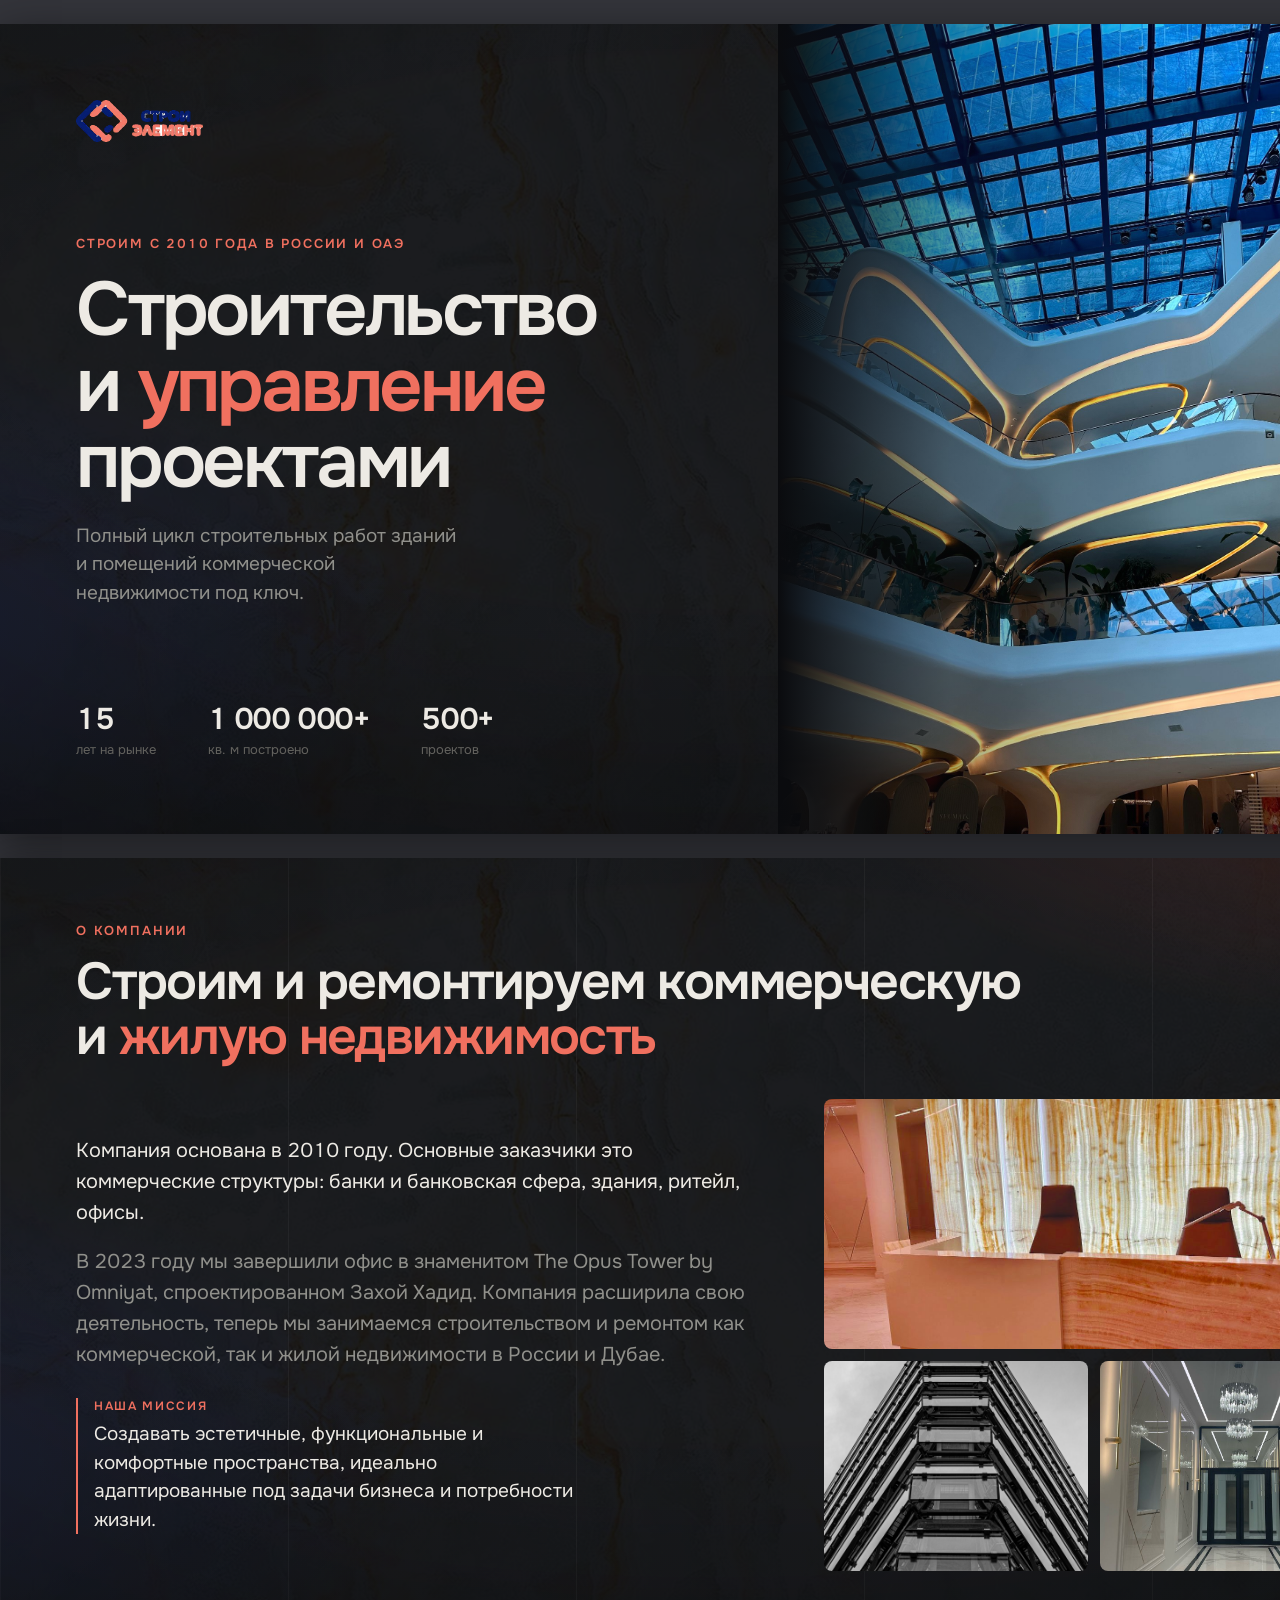
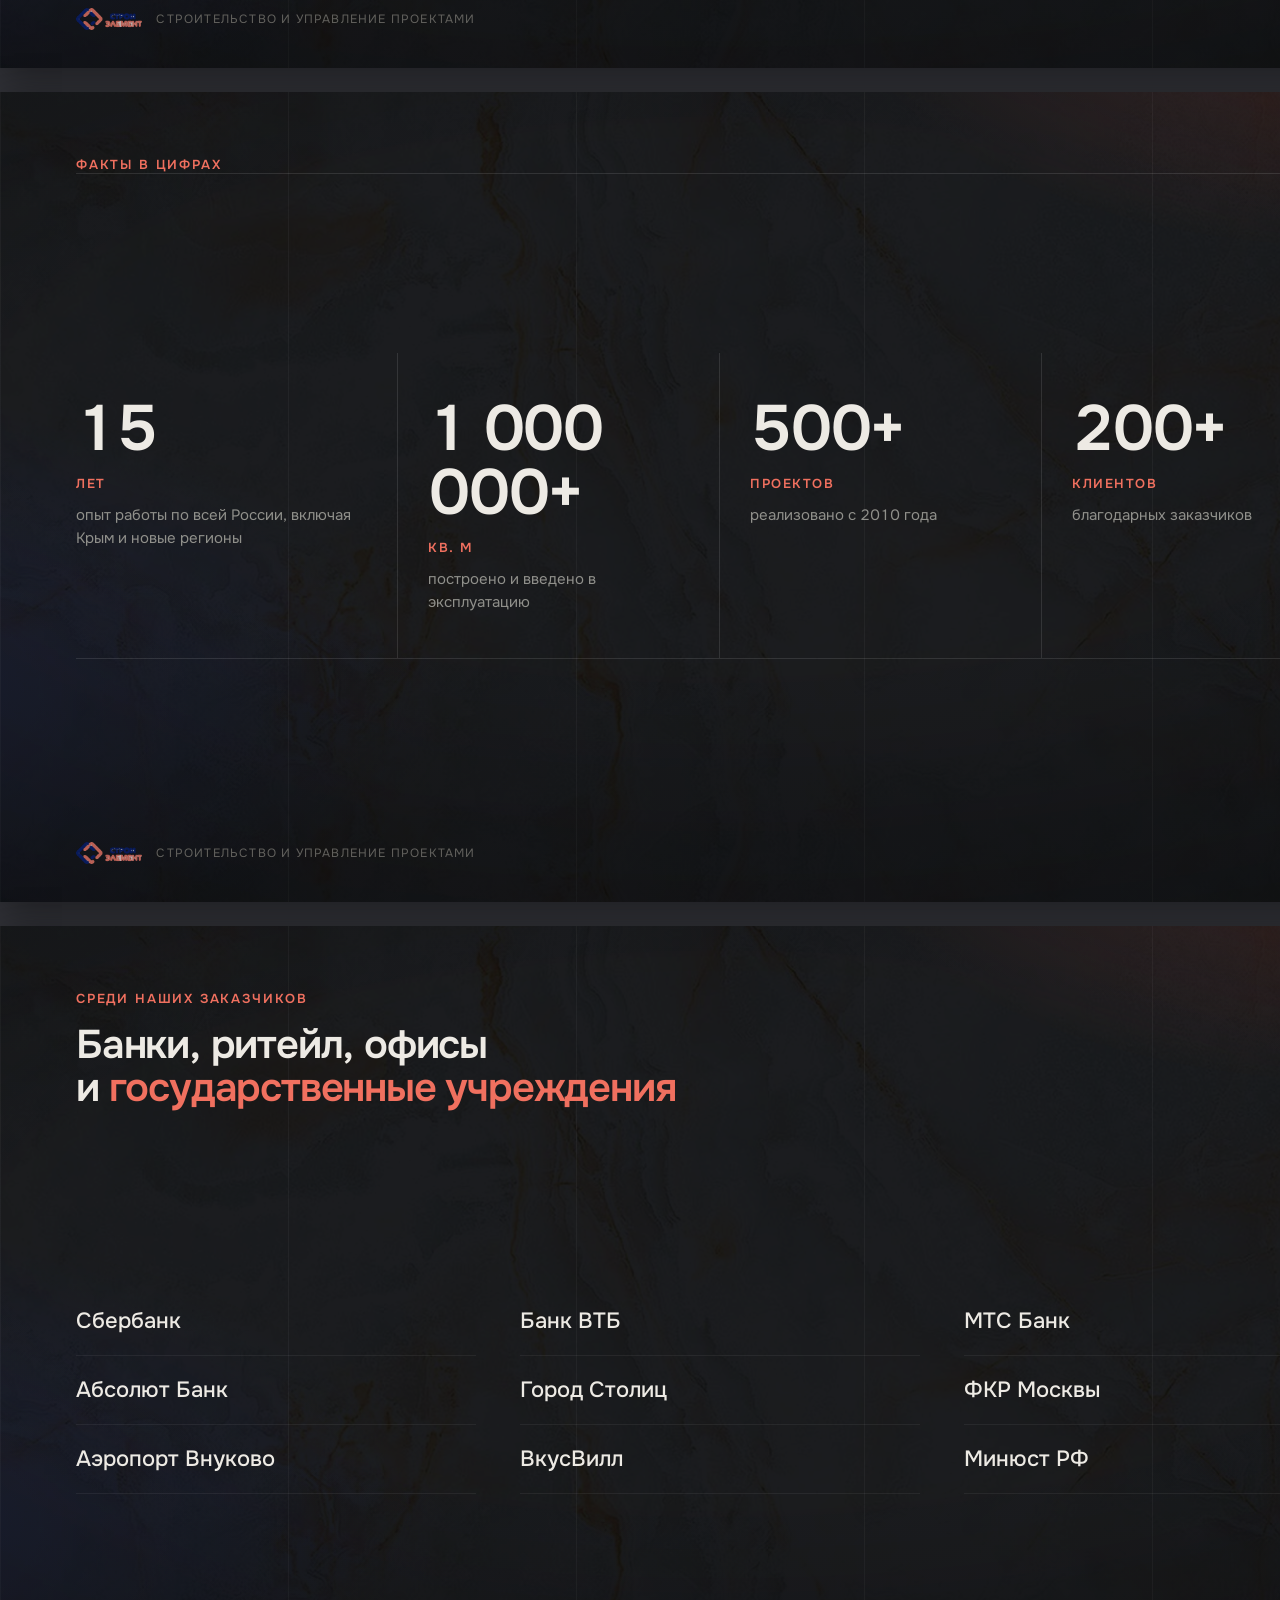
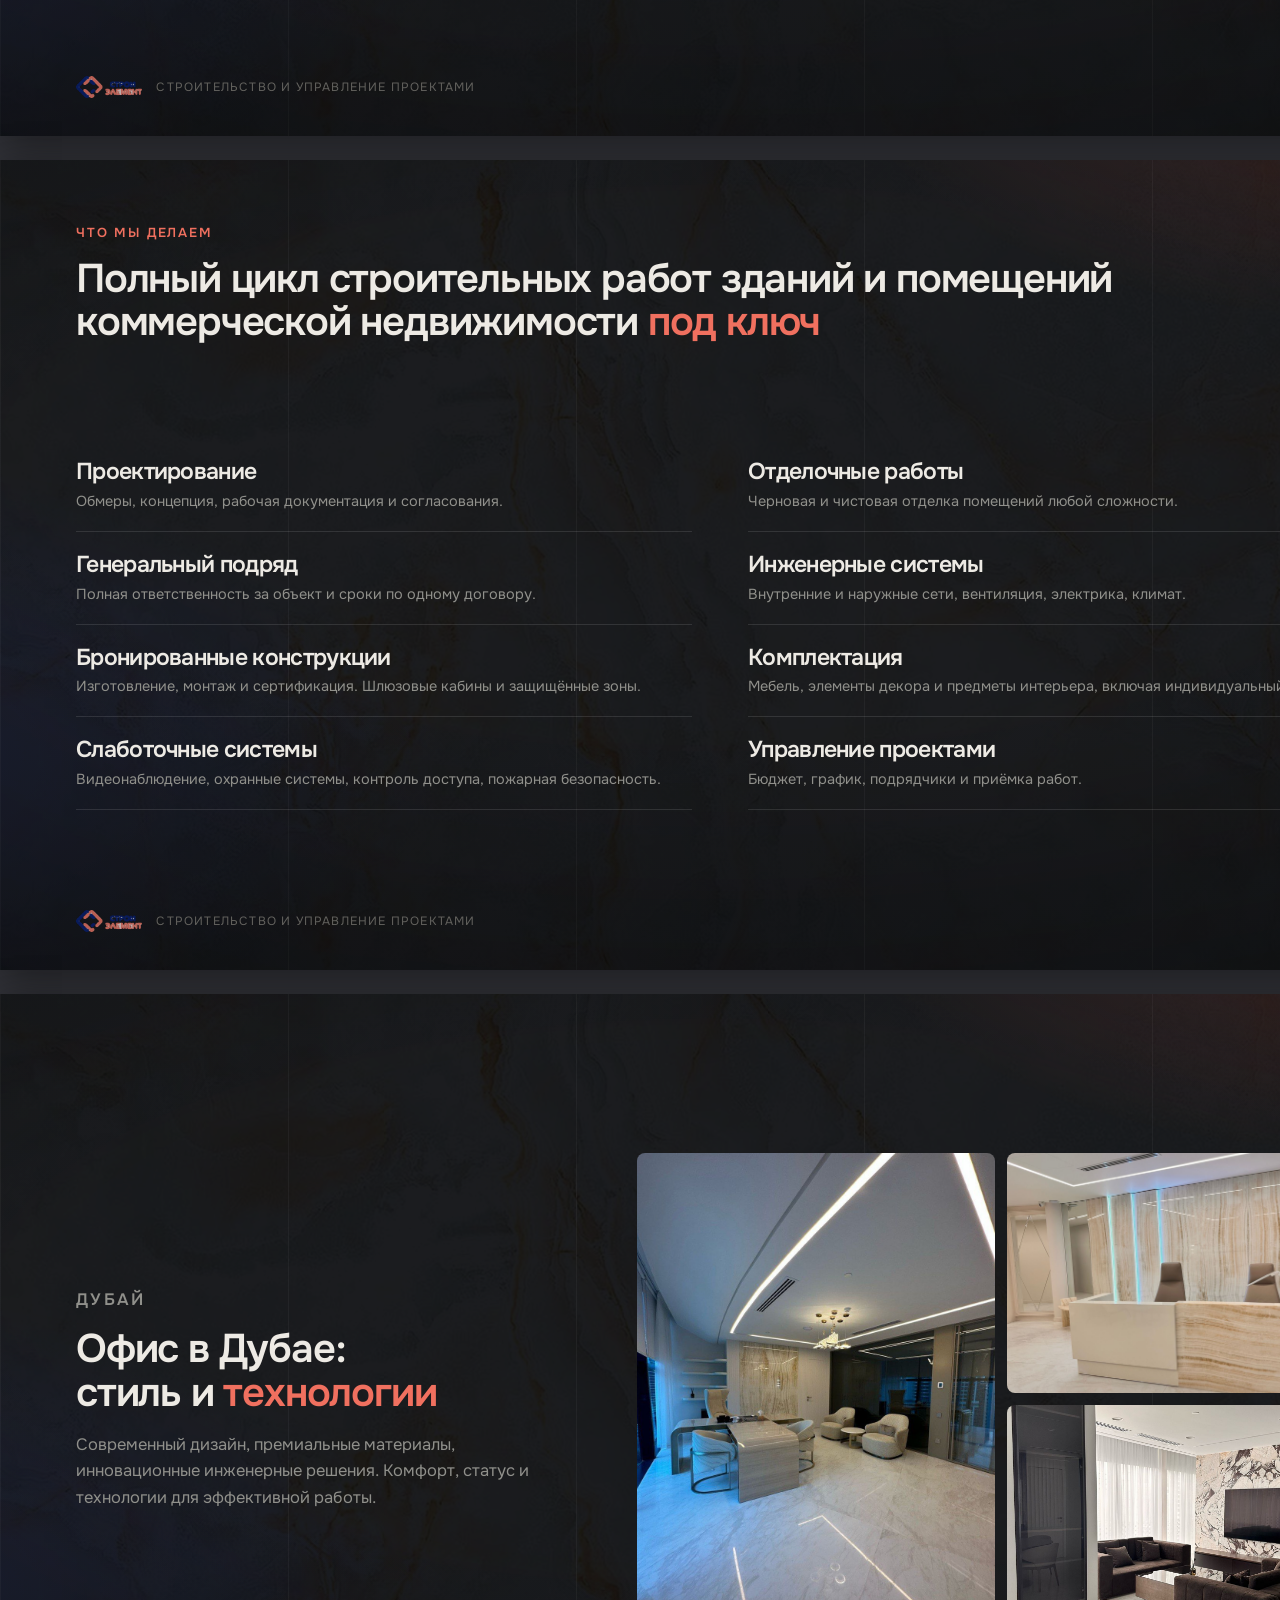
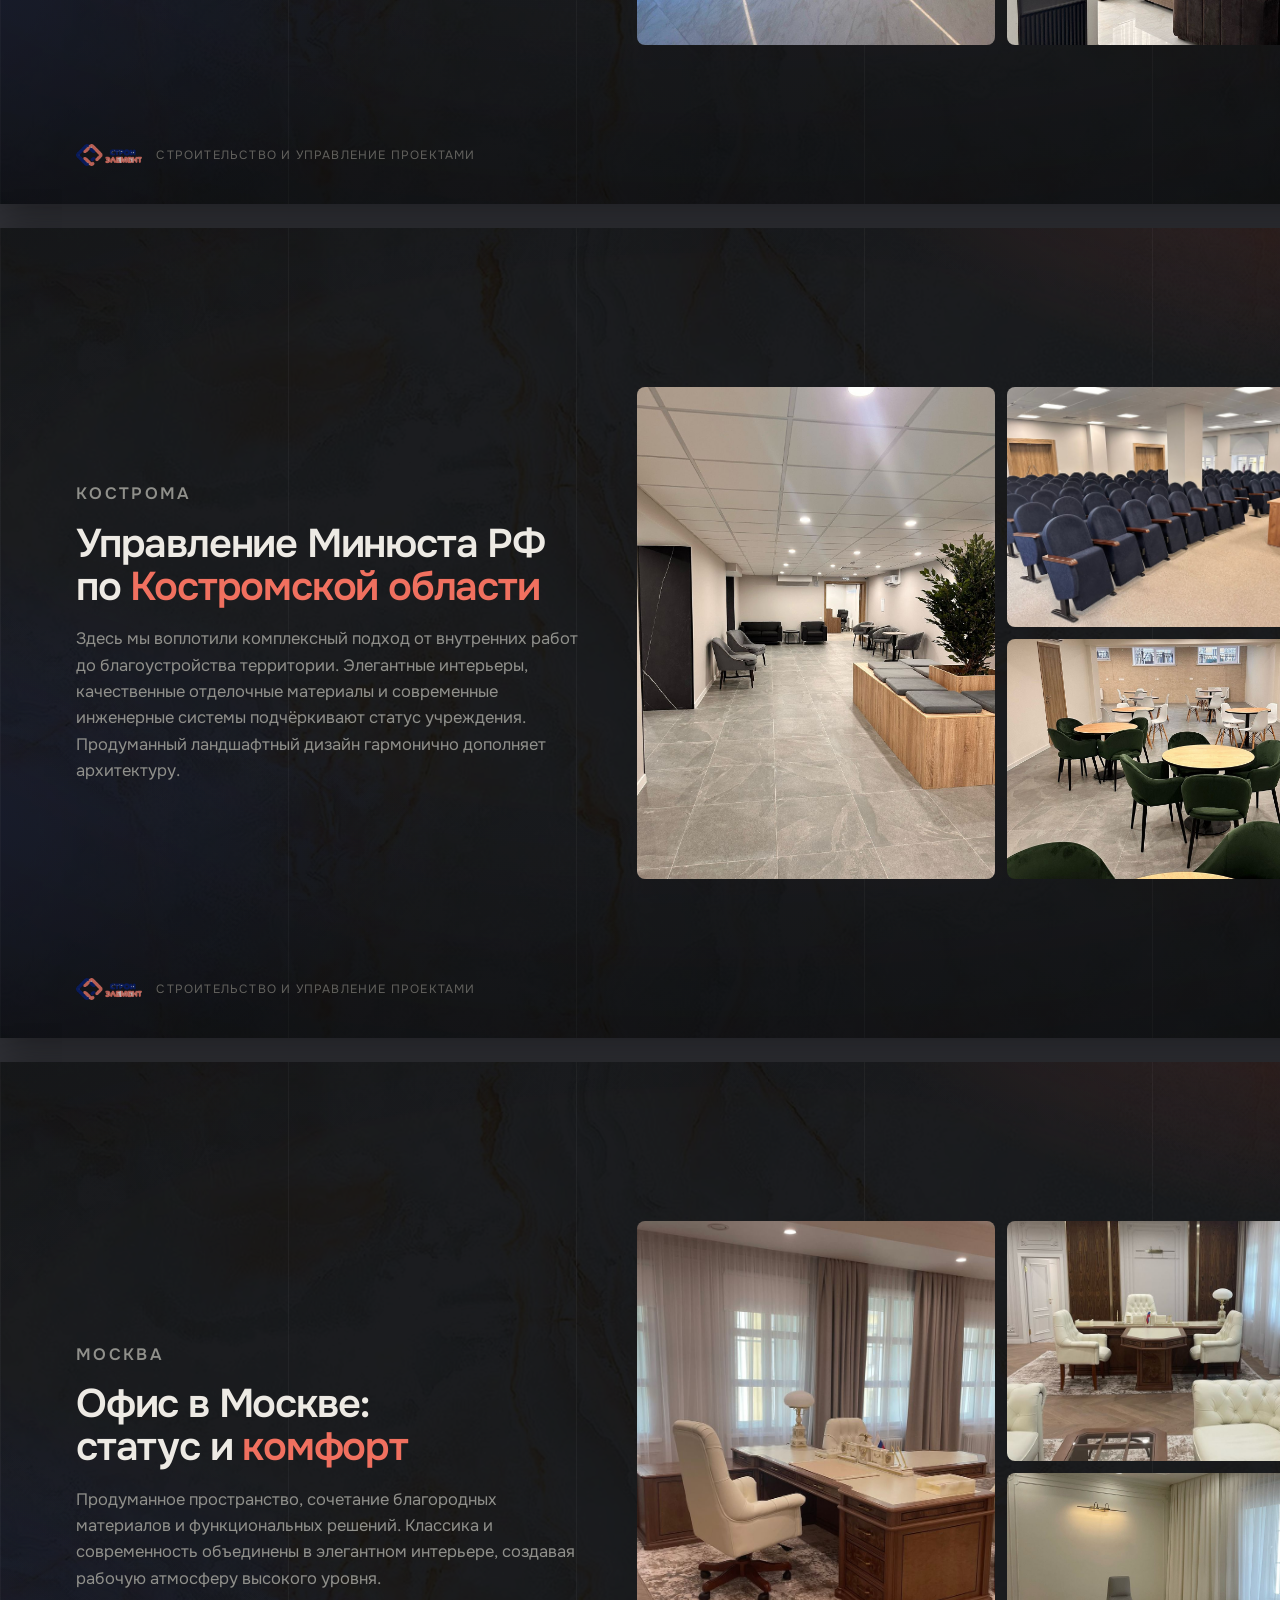
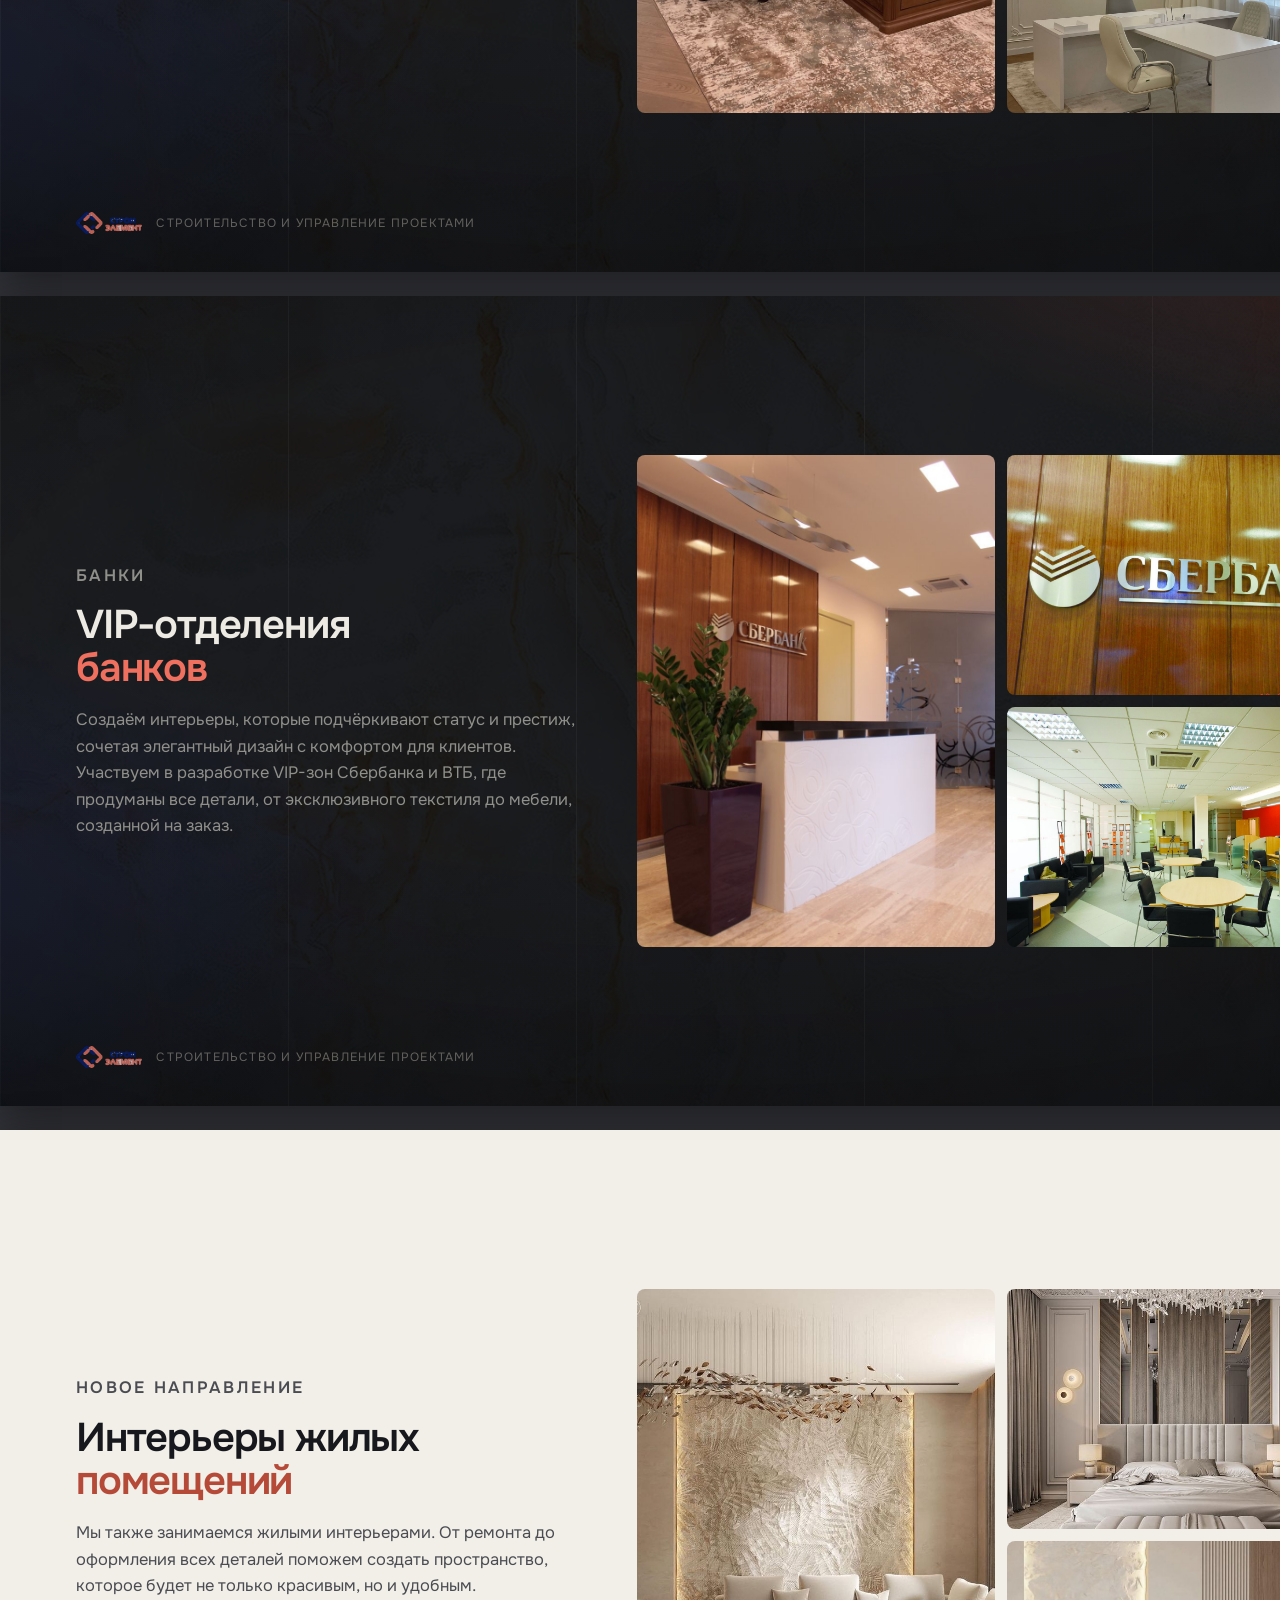
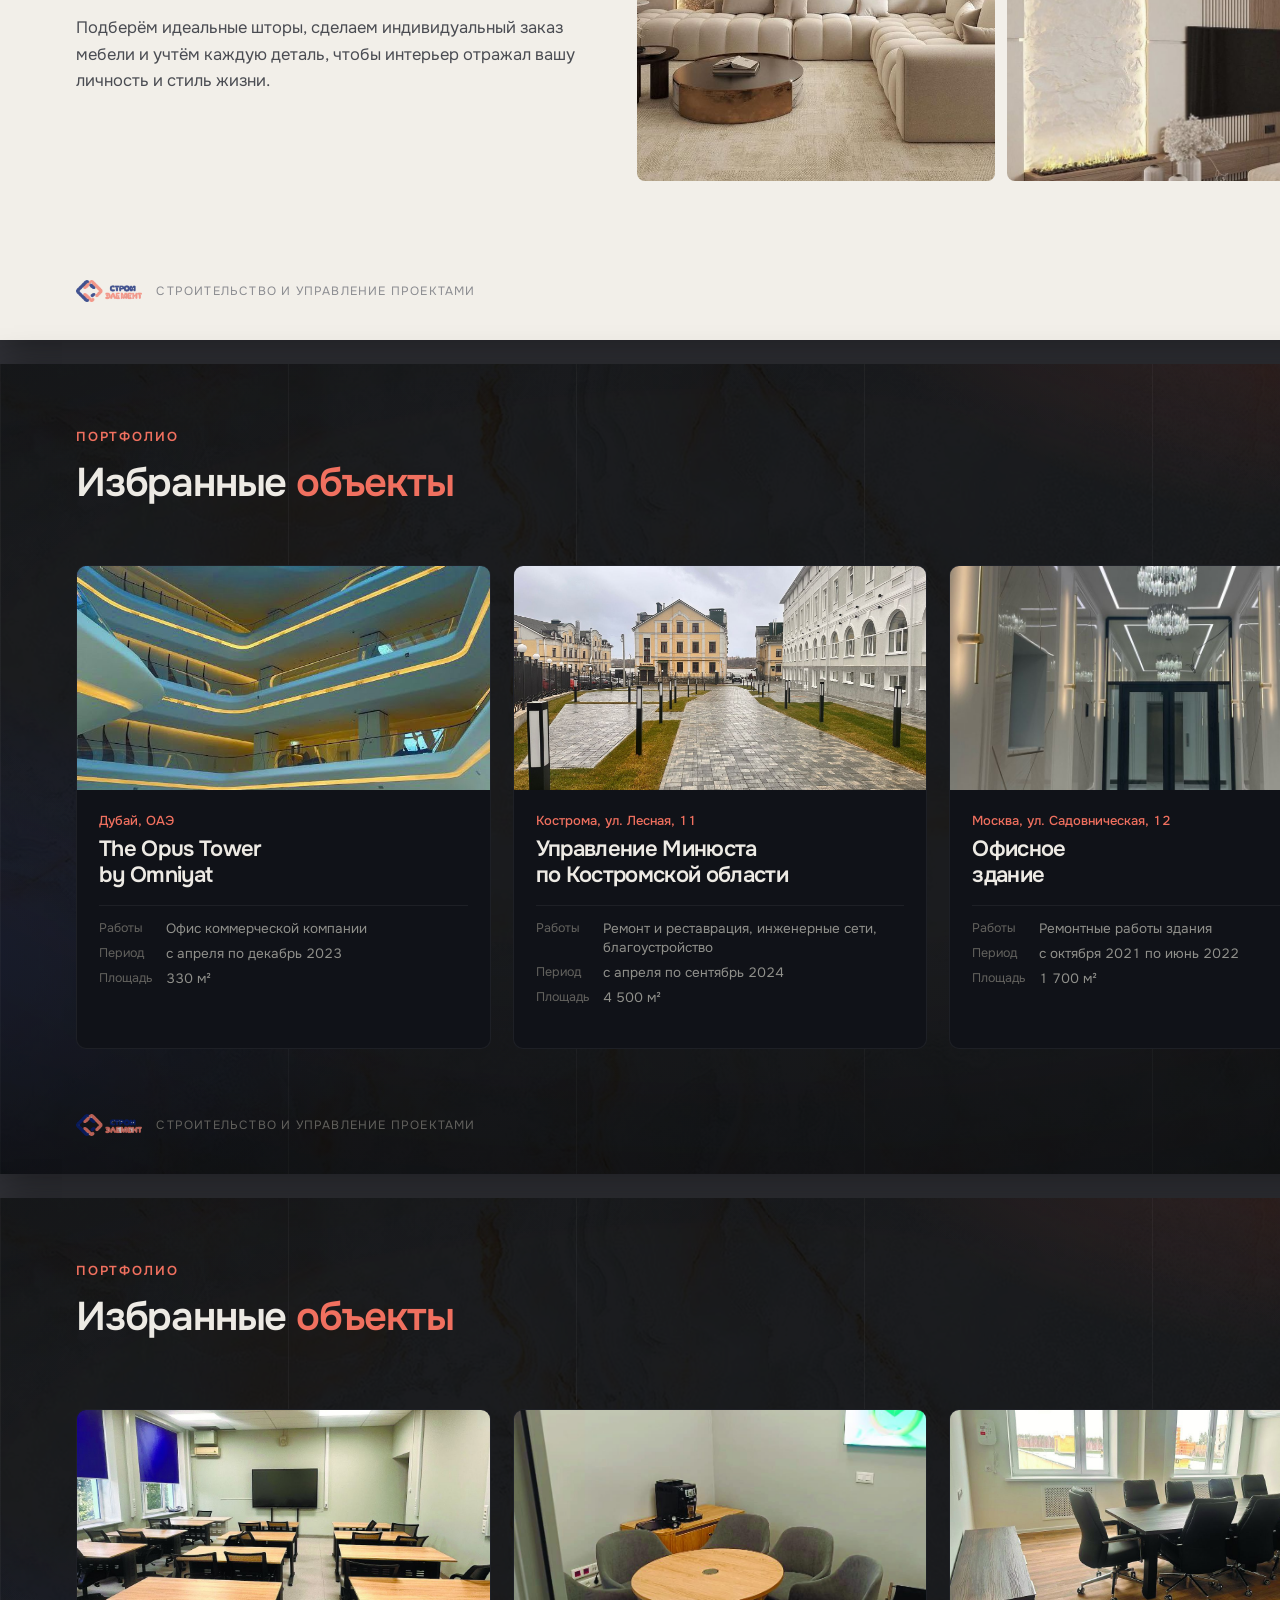
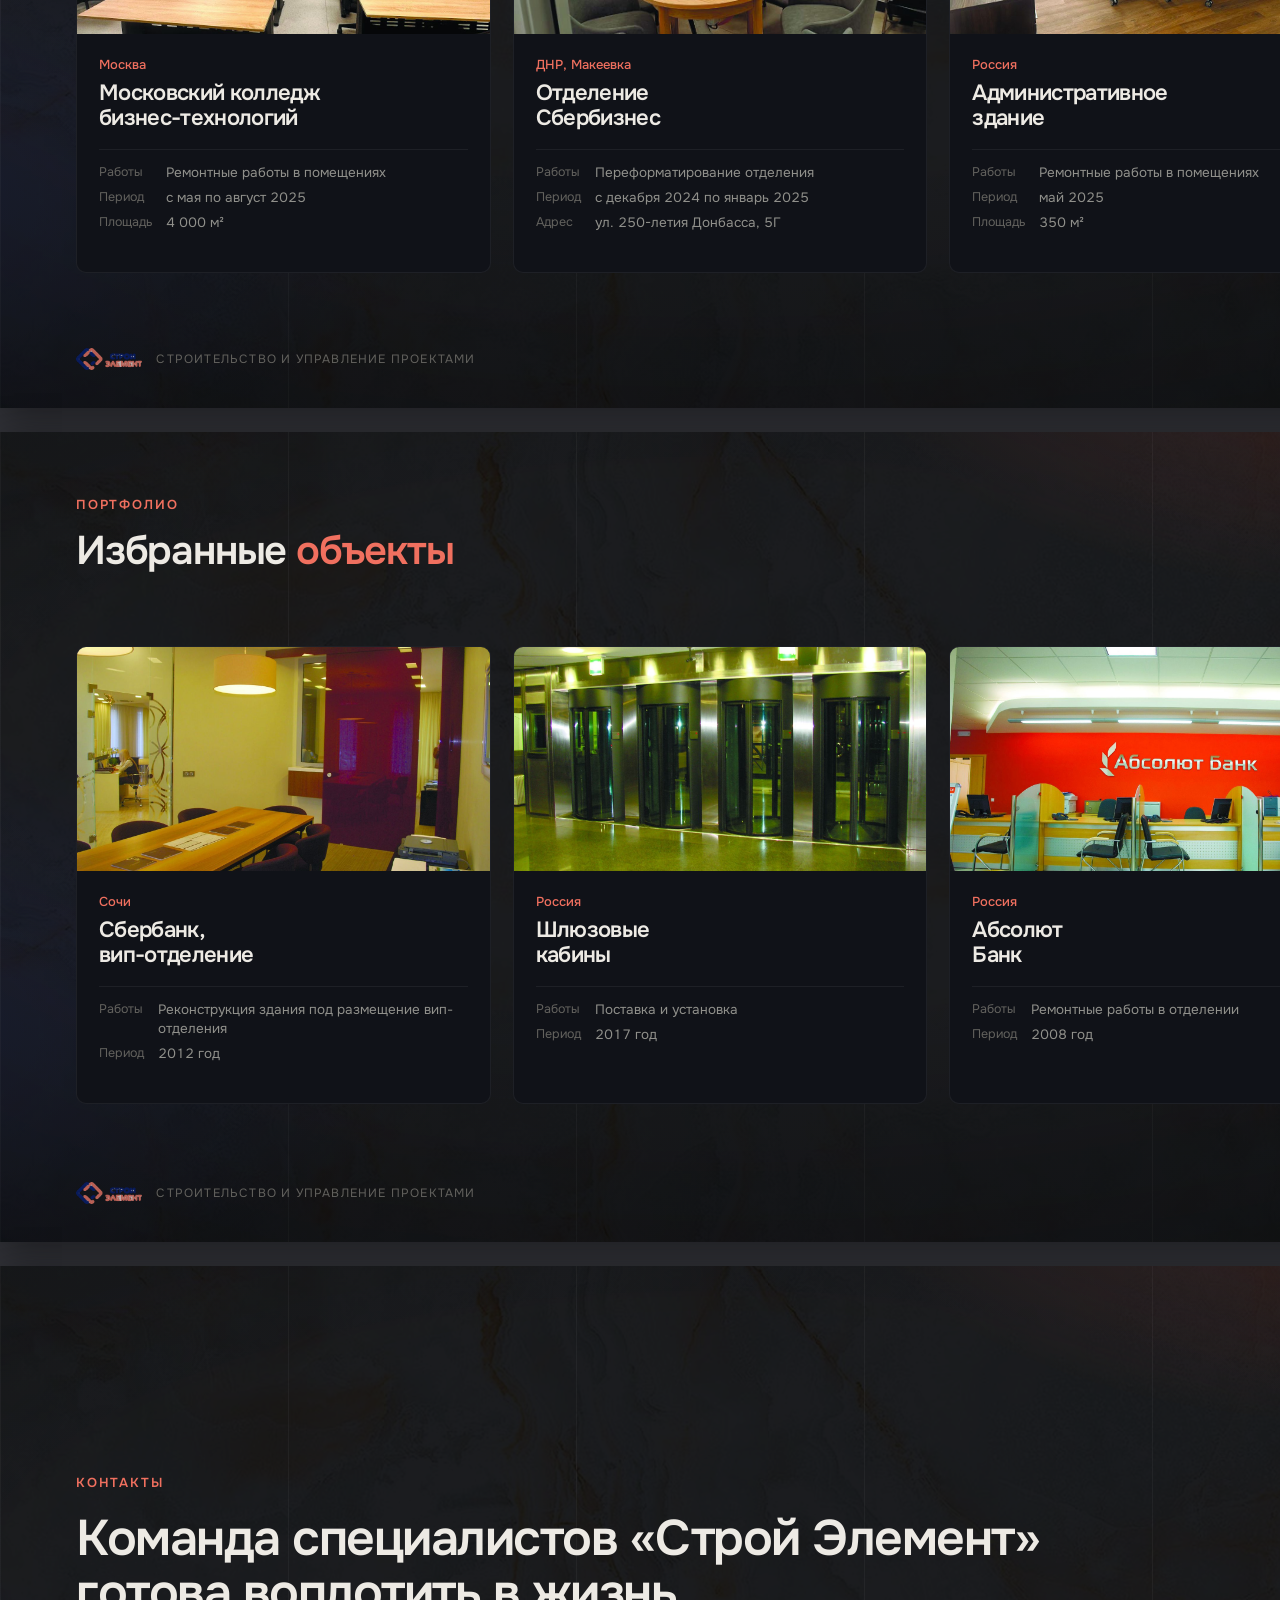
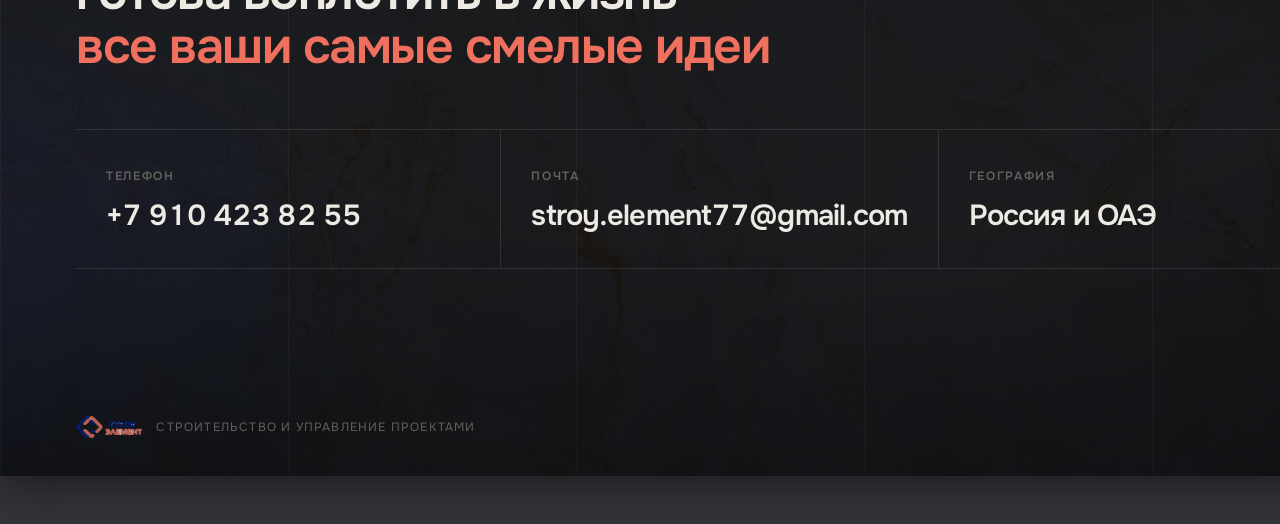
==== presentation.html @ 4ee3837c "Презентация в PDF по дизайну сайта 14 слайдов в формате 1440x810 (16:9), как в презентации заказчика" ====
<!DOCTYPE html>
<html lang="ru">
<head>
<meta charset="utf-8">
<title>СТРОЙЭЛЕМЕНТ. Презентация</title>
<link rel="preconnect" href="https://fonts.googleapis.com">
<link rel="preconnect" href="https://fonts.gstatic.com" crossorigin>
<link href="https://fonts.googleapis.com/css2?family=Onest:wght@300;400;500;600;700&display=swap" rel="stylesheet">
<style>
/* ============================================================
   СТРОЙЭЛЕМЕНТ — презентация, 1440x810 (16:9)
   Источник дизайна: лендинг. Печать: Chrome -> PDF, фон включён.
   ============================================================ */

:root{
  --ink:#0A0B0E; --ink-2:#101218; --paper:#F2EFE9;
  --txt:#EDEAE4; --dim:#90908B; --dim-2:#63625E;
  --coral:#F0705F; --line:rgba(255,255,255,.11); --line-soft:rgba(255,255,255,.06);
  --f:"Onest","Segoe UI",system-ui,sans-serif;
}
*,*::before,*::after{ box-sizing:border-box; }
html,body{ margin:0; padding:0; background:#33343a; }
body{ font-family:var(--f); font-variant-numeric:tabular-nums; -webkit-font-smoothing:antialiased; }
img{ display:block; max-width:100%; }
h1,h2,h3{ margin:0; font-weight:600; letter-spacing:-.03em; }
p{ margin:0; }
ul{ margin:0; padding:0; list-style:none; }

.slide{
  position:relative; width:1440px; height:810px; overflow:hidden;
  background:var(--ink); color:var(--txt);
  page-break-after:always; break-after:page;
  margin:0 auto 24px;
}
.slide:last-child{ page-break-after:auto; break-after:auto; }

/* ---------- фоновые слои, как на сайте ---------- */
.bg{ position:absolute; inset:0; overflow:hidden; z-index:0; }
.bg i{ position:absolute; display:block; }
.bg .glow{
  inset:-25%; opacity:.34;
  background:
    radial-gradient(36% 32% at 80% 8%,  rgba(240,112,95,.60), transparent 68%),
    radial-gradient(42% 36% at 8% 66%,  rgba(43,71,200,.46),  transparent 70%),
    radial-gradient(28% 26% at 58% 100%,rgba(240,112,95,.30), transparent 66%);
}
.bg .stone{
  inset:0; opacity:.07; mix-blend-mode:soft-light;
  background:url("assets/img/texture-onyx.jpg") center/cover no-repeat;
}
.bg .grid{ inset:0; display:grid; grid-template-columns:repeat(5,1fr); }
.bg .grid b{ border-left:1px solid rgba(255,255,255,.045); }
.bg .vig{
  inset:0;
  background:radial-gradient(125% 85% at 50% 38%, transparent 38%, rgba(5,6,8,.62) 100%);
}

.in{ position:relative; z-index:1; height:100%; padding:64px 76px; display:flex; flex-direction:column; }

/* ---------- служебное ---------- */
.tag{ font-size:13px; font-weight:600; letter-spacing:.14em; text-transform:uppercase; color:var(--coral); }
.accent{ color:var(--coral); }
.h{ font-size:52px; line-height:1.06; }
.h--sm{ font-size:40px; line-height:1.08; }
.lead{ font-size:20px; line-height:1.55; color:var(--dim); }
.num{ position:absolute; right:76px; bottom:42px; font-size:13px; color:var(--dim-2); z-index:2; }
.mark{ position:absolute; left:76px; bottom:38px; z-index:2; display:flex; align-items:center; gap:14px; }
.mark img{ height:22px; opacity:.75; }
.mark span{ font-size:12px; letter-spacing:.1em; text-transform:uppercase; color:var(--dim-2); }

/* ---------- 1. титул ---------- */
.cover .in{ padding:0; }
.cover__txt{
  position:absolute; inset:0 46% 0 0; z-index:2;
  padding:76px; display:flex; flex-direction:column; justify-content:space-between;
}
.cover__logo{ height:42px; width:auto; align-self:flex-start; flex:0 0 auto; }
.cover h1{ font-size:76px; line-height:1; letter-spacing:-.042em; }
.cover__sub{ font-size:19px; color:var(--dim); margin-top:22px; max-width:30ch; line-height:1.5; }
.cover__shot{ position:absolute; inset:0 0 0 54%; z-index:1; }
.cover__shot img{ width:100%; height:100%; object-fit:cover; }
.cover__shot::after{
  content:""; position:absolute; inset:0;
  background:linear-gradient(to right, var(--ink) 0%, rgba(10,11,14,.35) 26%, transparent 60%);
}
.cover__meta{ display:flex; gap:52px; }
.cover__meta div{ display:flex; flex-direction:column; gap:3px; }
.cover__meta b{ font-size:30px; font-weight:600; letter-spacing:-.04em; }
.cover__meta span{ font-size:13px; color:var(--dim-2); }

/* ---------- 2. о компании ---------- */
.about__body{ display:grid; grid-template-columns:1fr .78fr; gap:56px; flex:1; align-items:center; }
.about__body p + p{ margin-top:18px; }
.mission{ margin-top:28px; padding-left:16px; border-left:2px solid var(--coral); max-width:46ch; }
.mission span{ display:block; font-size:12px; font-weight:600; letter-spacing:.14em; text-transform:uppercase; color:var(--coral); margin-bottom:6px; }
.mission p{ font-size:19px; line-height:1.5; color:var(--txt); }
.about__pics{ display:grid; grid-template-columns:1fr 1fr; gap:12px; }
.about__pics img{ width:100%; height:210px; object-fit:cover; border-radius:8px; }
.about__pics img:first-child{ grid-column:span 2; height:250px; }

/* ---------- 3. цифры ---------- */
.figs{ display:grid; grid-template-columns:repeat(4,1fr); border-top:1px solid var(--line); flex:1; align-content:center; }
.fig{ padding:44px 30px 44px 0; border-right:1px solid var(--line); border-bottom:1px solid var(--line); }
.fig:last-child{ border-right:none; }
.fig:nth-child(n+2){ padding-left:30px; }
.fig b{ display:block; font-size:64px; font-weight:600; letter-spacing:-.05em; line-height:1; }
.fig i{ display:block; font-style:normal; font-size:13px; font-weight:600; letter-spacing:.12em; text-transform:uppercase; color:var(--coral); margin:14px 0 12px; }
.fig span{ font-size:15px; color:var(--dim); line-height:1.45; }

/* ---------- 4. заказчики ---------- */
.clients{ display:grid; grid-template-columns:repeat(3,1fr); column-gap:44px; flex:1; align-content:center; }
.clients li{ font-size:22px; font-weight:500; padding:20px 0; border-bottom:1px solid var(--line-soft); }

/* ---------- 5. услуги ---------- */
.srv{ display:grid; grid-template-columns:1fr 1fr; column-gap:56px; flex:1; align-content:center; }
.srv li{ padding:19px 0; border-bottom:1px solid var(--line); }
.srv h3{ font-size:23px; line-height:1.2; }
.srv p{ font-size:14.5px; color:var(--dim); margin-top:5px; line-height:1.45; }

/* ---------- 6-9. направления ---------- */
.dir{ display:grid; grid-template-columns:.82fr 1.18fr; gap:56px; flex:1; align-items:center; }
.dir h2{ font-size:40px; line-height:1.08; margin:14px 0 18px; }
.dir p{ font-size:16.5px; line-height:1.6; color:var(--dim); }
.dir__gal{ display:grid; grid-template-columns:1fr 1fr; gap:12px; }
.dir__gal figure{ margin:0; overflow:hidden; border-radius:8px; }
.dir__gal img{ width:100%; height:100%; object-fit:cover; }
.dir__gal .a{ grid-row:span 2; }
.dir__gal .a img{ height:492px; }
.dir__gal .b img, .dir__gal .c img{ height:240px; }

/* ---------- 10. жилые интерьеры (светлый) ---------- */
.light{ background:var(--paper); color:#16181D; }
.light .tag{ color:#B54A38; }
.light .accent{ color:#B54A38; }
.light .dir p{ color:#4A4C52; }
.light .mark span{ color:#8A8B90; }
.light .num{ color:#8A8B90; }

/* ---------- 11-13. портфолио ---------- */
.cards{ display:grid; grid-template-columns:repeat(3,1fr); gap:22px; flex:1; align-content:center; }
.card{ background:var(--ink-2); border:1px solid var(--line-soft); border-radius:10px; overflow:hidden; }
.card__img{ height:224px; }
.card__img img{ width:100%; height:100%; object-fit:cover; }
.card__b{ padding:22px 22px 24px; }
.card__place{ font-size:13px; color:var(--coral); font-weight:500; margin-bottom:8px; }
.card h3{ font-size:22px; line-height:1.16; min-height:52px; }
.card dl{ display:grid; grid-template-columns:auto 1fr; gap:6px 14px; margin-top:16px; padding-top:14px; border-top:1px solid var(--line-soft); }
.card dt{ font-size:12.5px; color:var(--dim-2); }
.card dd{ font-size:13.5px; color:var(--dim); margin:0; line-height:1.4; }

/* ---------- 14. контакты ---------- */
.cta{ font-size:50px; line-height:1.08; }
.cnt{ display:grid; grid-template-columns:repeat(3,1fr); border-top:1px solid var(--line); margin-top:56px; }
.cnt > div{ padding:34px 30px; border-right:1px solid var(--line); border-bottom:1px solid var(--line); }
.cnt > div:last-child{ border-right:none; }
.cnt__k{ font-size:12px; font-weight:600; letter-spacing:.14em; text-transform:uppercase; color:var(--dim-2); }
.cnt__v{ display:block; font-size:29px; font-weight:600; letter-spacing:-.03em; margin-top:12px; }

/* ---------- печать ---------- */
@page{ size:1440px 810px; margin:0; }
@media print{
  html,body{ background:#fff; }
  .slide{ margin:0; box-shadow:none; }
}
@media screen{
  .slide{ box-shadow:0 10px 40px rgba(0,0,0,.45); }
  body{ padding:24px 0; }
}
</style>
</head>
<body>

<!-- ═══════════ 1. ТИТУЛ ═══════════ -->
<section class="slide cover">
  <div class="bg"><i class="glow"></i><i class="stone"></i><i class="vig"></i></div>
  <div class="cover__shot"><img src="assets/img/hero-opus.jpg" alt=""></div>
  <div class="cover__txt">
    <img class="cover__logo" src="assets/img/logo.png" alt="СТРОЙЭЛЕМЕНТ">
    <div>
      <p class="tag">Строим с 2010 года в России и ОАЭ</p>
      <h1 style="margin-top:20px">Строительство<br>и <span class="accent">управление</span><br>проектами</h1>
      <p class="cover__sub">Полный цикл строительных работ зданий и помещений коммерческой недвижимости под ключ.</p>
    </div>
    <div class="cover__meta">
      <div><b>15</b><span>лет на рынке</span></div>
      <div><b>1 000 000+</b><span>кв. м построено</span></div>
      <div><b>500+</b><span>проектов</span></div>
    </div>
  </div>
</section>

<!-- ═══════════ 2. О КОМПАНИИ ═══════════ -->
<section class="slide">
  <div class="bg"><i class="glow"></i><i class="stone"></i><i class="grid"><b></b><b></b><b></b><b></b><b></b></i><i class="vig"></i></div>
  <div class="in">
    <p class="tag">О компании</p>
    <h2 class="h" style="margin-top:16px">Строим и ремонтируем коммерческую<br>и <span class="accent">жилую недвижимость</span></h2>
    <div class="about__body">
      <div>
        <p class="lead" style="color:var(--txt)">Компания основана в 2010 году. Основные заказчики это коммерческие структуры: банки и банковская сфера, здания, ритейл, офисы.</p>
        <p class="lead">В 2023 году мы завершили офис в знаменитом The Opus Tower by Omniyat, спроектированном Захой Хадид. Компания расширила свою деятельность, теперь мы занимаемся строительством и ремонтом как коммерческой, так и жилой недвижимости в России и Дубае.</p>
        <div class="mission">
          <span>Наша миссия</span>
          <p>Создавать эстетичные, функциональные и комфортные пространства, идеально адаптированные под задачи бизнеса и потребности жизни.</p>
        </div>
      </div>
      <div class="about__pics">
        <img src="assets/img/dubai-onyx.jpg" alt="">
        <img src="assets/img/opus-tower.jpg" alt="">
        <img src="assets/img/moscow-corridor.jpg" alt="">
      </div>
    </div>
  </div>
  <div class="mark"><img src="assets/img/logo.png" alt=""><span>Строительство и управление проектами</span></div>
  <div class="num">02</div>
</section>

<!-- ═══════════ 3. ЦИФРЫ ═══════════ -->
<section class="slide">
  <div class="bg"><i class="glow"></i><i class="stone"></i><i class="grid"><b></b><b></b><b></b><b></b><b></b></i><i class="vig"></i></div>
  <div class="in">
    <p class="tag">Факты в цифрах</p>
    <div class="figs">
      <div class="fig"><b>15</b><i>лет</i><span>опыт работы по всей России, включая Крым и новые регионы</span></div>
      <div class="fig"><b>1 000 000+</b><i>кв. м</i><span>построено и введено в эксплуатацию</span></div>
      <div class="fig"><b>500+</b><i>проектов</i><span>реализовано с 2010 года</span></div>
      <div class="fig"><b>200+</b><i>клиентов</i><span>благодарных заказчиков</span></div>
    </div>
  </div>
  <div class="mark"><img src="assets/img/logo.png" alt=""><span>Строительство и управление проектами</span></div>
  <div class="num">03</div>
</section>

<!-- ═══════════ 4. ЗАКАЗЧИКИ ═══════════ -->
<section class="slide">
  <div class="bg"><i class="glow"></i><i class="stone"></i><i class="grid"><b></b><b></b><b></b><b></b><b></b></i><i class="vig"></i></div>
  <div class="in">
    <p class="tag">Среди наших заказчиков</p>
    <h2 class="h--sm" style="margin-top:16px">Банки, ритейл, офисы<br>и <span class="accent">государственные учреждения</span></h2>
    <ul class="clients">
      <li>Сбербанк</li><li>Банк ВТБ</li><li>МТС Банк</li>
      <li>Абсолют Банк</li><li>Город Столиц</li><li>ФКР Москвы</li>
      <li>Аэропорт Внуково</li><li>ВкусВилл</li><li>Минюст РФ</li>
    </ul>
  </div>
  <div class="mark"><img src="assets/img/logo.png" alt=""><span>Строительство и управление проектами</span></div>
  <div class="num">04</div>
</section>

<!-- ═══════════ 5. УСЛУГИ ═══════════ -->
<section class="slide">
  <div class="bg"><i class="glow"></i><i class="stone"></i><i class="grid"><b></b><b></b><b></b><b></b><b></b></i><i class="vig"></i></div>
  <div class="in">
    <p class="tag">Что мы делаем</p>
    <h2 class="h--sm" style="margin-top:16px">Полный цикл строительных работ зданий и помещений<br>коммерческой недвижимости <span class="accent">под ключ</span></h2>
    <ul class="srv">
      <li><h3>Проектирование</h3><p>Обмеры, концепция, рабочая документация и согласования.</p></li>
      <li><h3>Отделочные работы</h3><p>Черновая и чистовая отделка помещений любой сложности.</p></li>
      <li><h3>Генеральный подряд</h3><p>Полная ответственность за объект и сроки по одному договору.</p></li>
      <li><h3>Инженерные системы</h3><p>Внутренние и наружные сети, вентиляция, электрика, климат.</p></li>
      <li><h3>Бронированные конструкции</h3><p>Изготовление, монтаж и сертификация. Шлюзовые кабины и защищённые зоны.</p></li>
      <li><h3>Комплектация</h3><p>Мебель, элементы декора и предметы интерьера, включая индивидуальный заказ.</p></li>
      <li><h3>Слаботочные системы</h3><p>Видеонаблюдение, охранные системы, контроль доступа, пожарная безопасность.</p></li>
      <li><h3>Управление проектами</h3><p>Бюджет, график, подрядчики и приёмка работ.</p></li>
    </ul>
  </div>
  <div class="mark"><img src="assets/img/logo.png" alt=""><span>Строительство и управление проектами</span></div>
  <div class="num">05</div>
</section>

<!-- ═══════════ 6. ДУБАЙ ═══════════ -->
<section class="slide">
  <div class="bg"><i class="glow"></i><i class="stone"></i><i class="grid"><b></b><b></b><b></b><b></b><b></b></i><i class="vig"></i></div>
  <div class="in">
    <div class="dir">
      <div>
        <p class="tag">Дубай</p>
        <h2>Офис в Дубае:<br>стиль и <span class="accent">технологии</span></h2>
        <p>Современный дизайн, премиальные материалы, инновационные инженерные решения. Комфорт, статус и технологии для эффективной работы.</p>
      </div>
      <div class="dir__gal">
        <figure class="a"><img src="assets/img/dubai-lobby.jpg" alt=""></figure>
        <figure class="b"><img src="assets/img/dubai-reception.jpg" alt=""></figure>
        <figure class="c"><img src="assets/img/dubai-lounge.jpg" alt=""></figure>
      </div>
    </div>
  </div>
  <div class="mark"><img src="assets/img/logo.png" alt=""><span>Строительство и управление проектами</span></div>
  <div class="num">06</div>
</section>

<!-- ═══════════ 7. КОСТРОМА ═══════════ -->
<section class="slide">
  <div class="bg"><i class="glow"></i><i class="stone"></i><i class="grid"><b></b><b></b><b></b><b></b><b></b></i><i class="vig"></i></div>
  <div class="in">
    <div class="dir">
      <div>
        <p class="tag">Кострома</p>
        <h2>Управление Минюста РФ<br>по <span class="accent">Костромской области</span></h2>
        <p>Здесь мы воплотили комплексный подход от внутренних работ до благоустройства территории. Элегантные интерьеры, качественные отделочные материалы и современные инженерные системы подчёркивают статус учреждения. Продуманный ландшафтный дизайн гармонично дополняет архитектуру.</p>
      </div>
      <div class="dir__gal">
        <figure class="a"><img src="assets/img/kostroma-lobby.jpg" alt=""></figure>
        <figure class="b"><img src="assets/img/kostroma-hall.jpg" alt=""></figure>
        <figure class="c"><img src="assets/img/kostroma-cafe.jpg" alt=""></figure>
      </div>
    </div>
  </div>
  <div class="mark"><img src="assets/img/logo.png" alt=""><span>Строительство и управление проектами</span></div>
  <div class="num">07</div>
</section>

<!-- ═══════════ 8. МОСКВА ═══════════ -->
<section class="slide">
  <div class="bg"><i class="glow"></i><i class="stone"></i><i class="grid"><b></b><b></b><b></b><b></b><b></b></i><i class="vig"></i></div>
  <div class="in">
    <div class="dir">
      <div>
        <p class="tag">Москва</p>
        <h2>Офис в Москве:<br>статус и <span class="accent">комфорт</span></h2>
        <p>Продуманное пространство, сочетание благородных материалов и функциональных решений. Классика и современность объединены в элегантном интерьере, создавая рабочую атмосферу высокого уровня.</p>
      </div>
      <div class="dir__gal">
        <figure class="a"><img src="assets/img/moscow-cabinet.jpg" alt=""></figure>
        <figure class="b"><img src="assets/img/moscow-classic.jpg" alt=""></figure>
        <figure class="c"><img src="assets/img/moscow-white.jpg" alt=""></figure>
      </div>
    </div>
  </div>
  <div class="mark"><img src="assets/img/logo.png" alt=""><span>Строительство и управление проектами</span></div>
  <div class="num">08</div>
</section>

<!-- ═══════════ 9. VIP-ОТДЕЛЕНИЯ БАНКОВ ═══════════ -->
<section class="slide">
  <div class="bg"><i class="glow"></i><i class="stone"></i><i class="grid"><b></b><b></b><b></b><b></b><b></b></i><i class="vig"></i></div>
  <div class="in">
    <div class="dir">
      <div>
        <p class="tag">Банки</p>
        <h2>VIP-отделения<br><span class="accent">банков</span></h2>
        <p>Создаём интерьеры, которые подчёркивают статус и престиж, сочетая элегантный дизайн с комфортом для клиентов. Участвуем в разработке VIP-зон Сбербанка и ВТБ, где продуманы все детали, от эксклюзивного текстиля до мебели, созданной на заказ.</p>
      </div>
      <div class="dir__gal">
        <figure class="a"><img src="assets/img/bank-sber-desk.jpg" alt=""></figure>
        <figure class="b"><img src="assets/img/bank-sber-sign.jpg" alt=""></figure>
        <figure class="c"><img src="assets/img/bank-absolut2.jpg" alt=""></figure>
      </div>
    </div>
  </div>
  <div class="mark"><img src="assets/img/logo.png" alt=""><span>Строительство и управление проектами</span></div>
  <div class="num">09</div>
</section>

<!-- ═══════════ 10. ЖИЛЫЕ ИНТЕРЬЕРЫ ═══════════ -->
<section class="slide light">
  <div class="in">
    <div class="dir">
      <div>
        <p class="tag">Новое направление</p>
        <h2>Интерьеры жилых<br><span class="accent">помещений</span></h2>
        <p>Мы также занимаемся жилыми интерьерами. От ремонта до оформления всех деталей поможем создать пространство, которое будет не только красивым, но и удобным.</p>
        <p style="margin-top:16px">Подберём идеальные шторы, сделаем индивидуальный заказ мебели и учтём каждую деталь, чтобы интерьер отражал вашу личность и стиль жизни.</p>
      </div>
      <div class="dir__gal">
        <figure class="a"><img src="assets/img/home-living.jpg" alt=""></figure>
        <figure class="b"><img src="assets/img/home-bedroom.jpg" alt=""></figure>
        <figure class="c"><img src="assets/img/home-tv.jpg" alt=""></figure>
      </div>
    </div>
  </div>
  <div class="mark"><img src="assets/img/logo.png" alt=""><span>Строительство и управление проектами</span></div>
  <div class="num">10</div>
</section>

<!-- ═══════════ 11. ПОРТФОЛИО 1 ═══════════ -->
<section class="slide">
  <div class="bg"><i class="glow"></i><i class="stone"></i><i class="grid"><b></b><b></b><b></b><b></b><b></b></i><i class="vig"></i></div>
  <div class="in">
    <p class="tag">Портфолио</p>
    <h2 class="h--sm" style="margin-top:16px">Избранные <span class="accent">объекты</span></h2>
    <div class="cards">
      <article class="card">
        <div class="card__img"><img src="assets/img/dubai-atrium.jpg" alt=""></div>
        <div class="card__b">
          <p class="card__place">Дубай, ОАЭ</p>
          <h3>The Opus Tower<br>by Omniyat</h3>
          <dl><dt>Работы</dt><dd>Офис коммерческой компании</dd><dt>Период</dt><dd>с апреля по декабрь 2023</dd><dt>Площадь</dt><dd>330 м²</dd></dl>
        </div>
      </article>
      <article class="card">
        <div class="card__img"><img src="assets/img/kostroma-yard.jpg" alt=""></div>
        <div class="card__b">
          <p class="card__place">Кострома, ул. Лесная, 11</p>
          <h3>Управление Минюста<br>по Костромской области</h3>
          <dl><dt>Работы</dt><dd>Ремонт и реставрация, инженерные сети, благоустройство</dd><dt>Период</dt><dd>с апреля по сентябрь 2024</dd><dt>Площадь</dt><dd>4 500 м²</dd></dl>
        </div>
      </article>
      <article class="card">
        <div class="card__img"><img src="assets/img/moscow-corridor.jpg" alt=""></div>
        <div class="card__b">
          <p class="card__place">Москва, ул. Садовническая, 12</p>
          <h3>Офисное<br>здание</h3>
          <dl><dt>Работы</dt><dd>Ремонтные работы здания</dd><dt>Период</dt><dd>с октября 2021 по июнь 2022</dd><dt>Площадь</dt><dd>1 700 м²</dd></dl>
        </div>
      </article>
    </div>
  </div>
  <div class="mark"><img src="assets/img/logo.png" alt=""><span>Строительство и управление проектами</span></div>
  <div class="num">11</div>
</section>

<!-- ═══════════ 12. ПОРТФОЛИО 2 ═══════════ -->
<section class="slide">
  <div class="bg"><i class="glow"></i><i class="stone"></i><i class="grid"><b></b><b></b><b></b><b></b><b></b></i><i class="vig"></i></div>
  <div class="in">
    <p class="tag">Портфолио</p>
    <h2 class="h--sm" style="margin-top:16px">Избранные <span class="accent">объекты</span></h2>
    <div class="cards">
      <article class="card">
        <div class="card__img"><img src="assets/img/college-class.jpg" alt=""></div>
        <div class="card__b">
          <p class="card__place">Москва</p>
          <h3>Московский колледж<br>бизнес-технологий</h3>
          <dl><dt>Работы</dt><dd>Ремонтные работы в помещениях</dd><dt>Период</dt><dd>с мая по август 2025</dd><dt>Площадь</dt><dd>4 000 м²</dd></dl>
        </div>
      </article>
      <article class="card">
        <div class="card__img"><img src="assets/img/bank-makeevka.jpg" alt=""></div>
        <div class="card__b">
          <p class="card__place">ДНР, Макеевка</p>
          <h3>Отделение<br>Сбербизнес</h3>
          <dl><dt>Работы</dt><dd>Переформатирование отделения</dd><dt>Период</dt><dd>с декабря 2024 по январь 2025</dd><dt>Адрес</dt><dd>ул. 250-летия Донбасса, 5Г</dd></dl>
        </div>
      </article>
      <article class="card">
        <div class="card__img"><img src="assets/img/admin-office.jpg" alt=""></div>
        <div class="card__b">
          <p class="card__place">Россия</p>
          <h3>Административное<br>здание</h3>
          <dl><dt>Работы</dt><dd>Ремонтные работы в помещениях</dd><dt>Период</dt><dd>май 2025</dd><dt>Площадь</dt><dd>350 м²</dd></dl>
        </div>
      </article>
    </div>
  </div>
  <div class="mark"><img src="assets/img/logo.png" alt=""><span>Строительство и управление проектами</span></div>
  <div class="num">12</div>
</section>

<!-- ═══════════ 13. ПОРТФОЛИО 3 ═══════════ -->
<section class="slide">
  <div class="bg"><i class="glow"></i><i class="stone"></i><i class="grid"><b></b><b></b><b></b><b></b><b></b></i><i class="vig"></i></div>
  <div class="in">
    <p class="tag">Портфолио</p>
    <h2 class="h--sm" style="margin-top:16px">Избранные <span class="accent">объекты</span></h2>
    <div class="cards">
      <article class="card">
        <div class="card__img"><img src="assets/img/bank-sochi.jpg" alt=""></div>
        <div class="card__b">
          <p class="card__place">Сочи</p>
          <h3>Сбербанк,<br>вип-отделение</h3>
          <dl><dt>Работы</dt><dd>Реконструкция здания под размещение вип-отделения</dd><dt>Период</dt><dd>2012 год</dd></dl>
        </div>
      </article>
      <article class="card">
        <div class="card__img"><img src="assets/img/gates.jpg" alt=""></div>
        <div class="card__b">
          <p class="card__place">Россия</p>
          <h3>Шлюзовые<br>кабины</h3>
          <dl><dt>Работы</dt><dd>Поставка и установка</dd><dt>Период</dt><dd>2017 год</dd></dl>
        </div>
      </article>
      <article class="card">
        <div class="card__img"><img src="assets/img/bank-absolut.jpg" alt=""></div>
        <div class="card__b">
          <p class="card__place">Россия</p>
          <h3>Абсолют<br>Банк</h3>
          <dl><dt>Работы</dt><dd>Ремонтные работы в отделении</dd><dt>Период</dt><dd>2008 год</dd></dl>
        </div>
      </article>
    </div>
  </div>
  <div class="mark"><img src="assets/img/logo.png" alt=""><span>Строительство и управление проектами</span></div>
  <div class="num">13</div>
</section>

<!-- ═══════════ 14. КОНТАКТЫ ═══════════ -->
<section class="slide">
  <div class="bg"><i class="glow"></i><i class="stone"></i><i class="grid"><b></b><b></b><b></b><b></b><b></b></i><i class="vig"></i></div>
  <div class="in" style="justify-content:center">
    <p class="tag">Контакты</p>
    <h2 class="cta" style="margin-top:20px">Команда специалистов «Строй Элемент»<br>готова воплотить в жизнь<br><span class="accent">все ваши самые смелые идеи</span></h2>
    <div class="cnt">
      <div><span class="cnt__k">Телефон</span><span class="cnt__v">+7 910 423 82 55</span></div>
      <div><span class="cnt__k">Почта</span><span class="cnt__v">stroy.element77@gmail.com</span></div>
      <div><span class="cnt__k">География</span><span class="cnt__v">Россия и ОАЭ</span></div>
    </div>
  </div>
  <div class="mark"><img src="assets/img/logo.png" alt=""><span>Строительство и управление проектами</span></div>
  <div class="num">14</div>
</section>

</body>
</html>
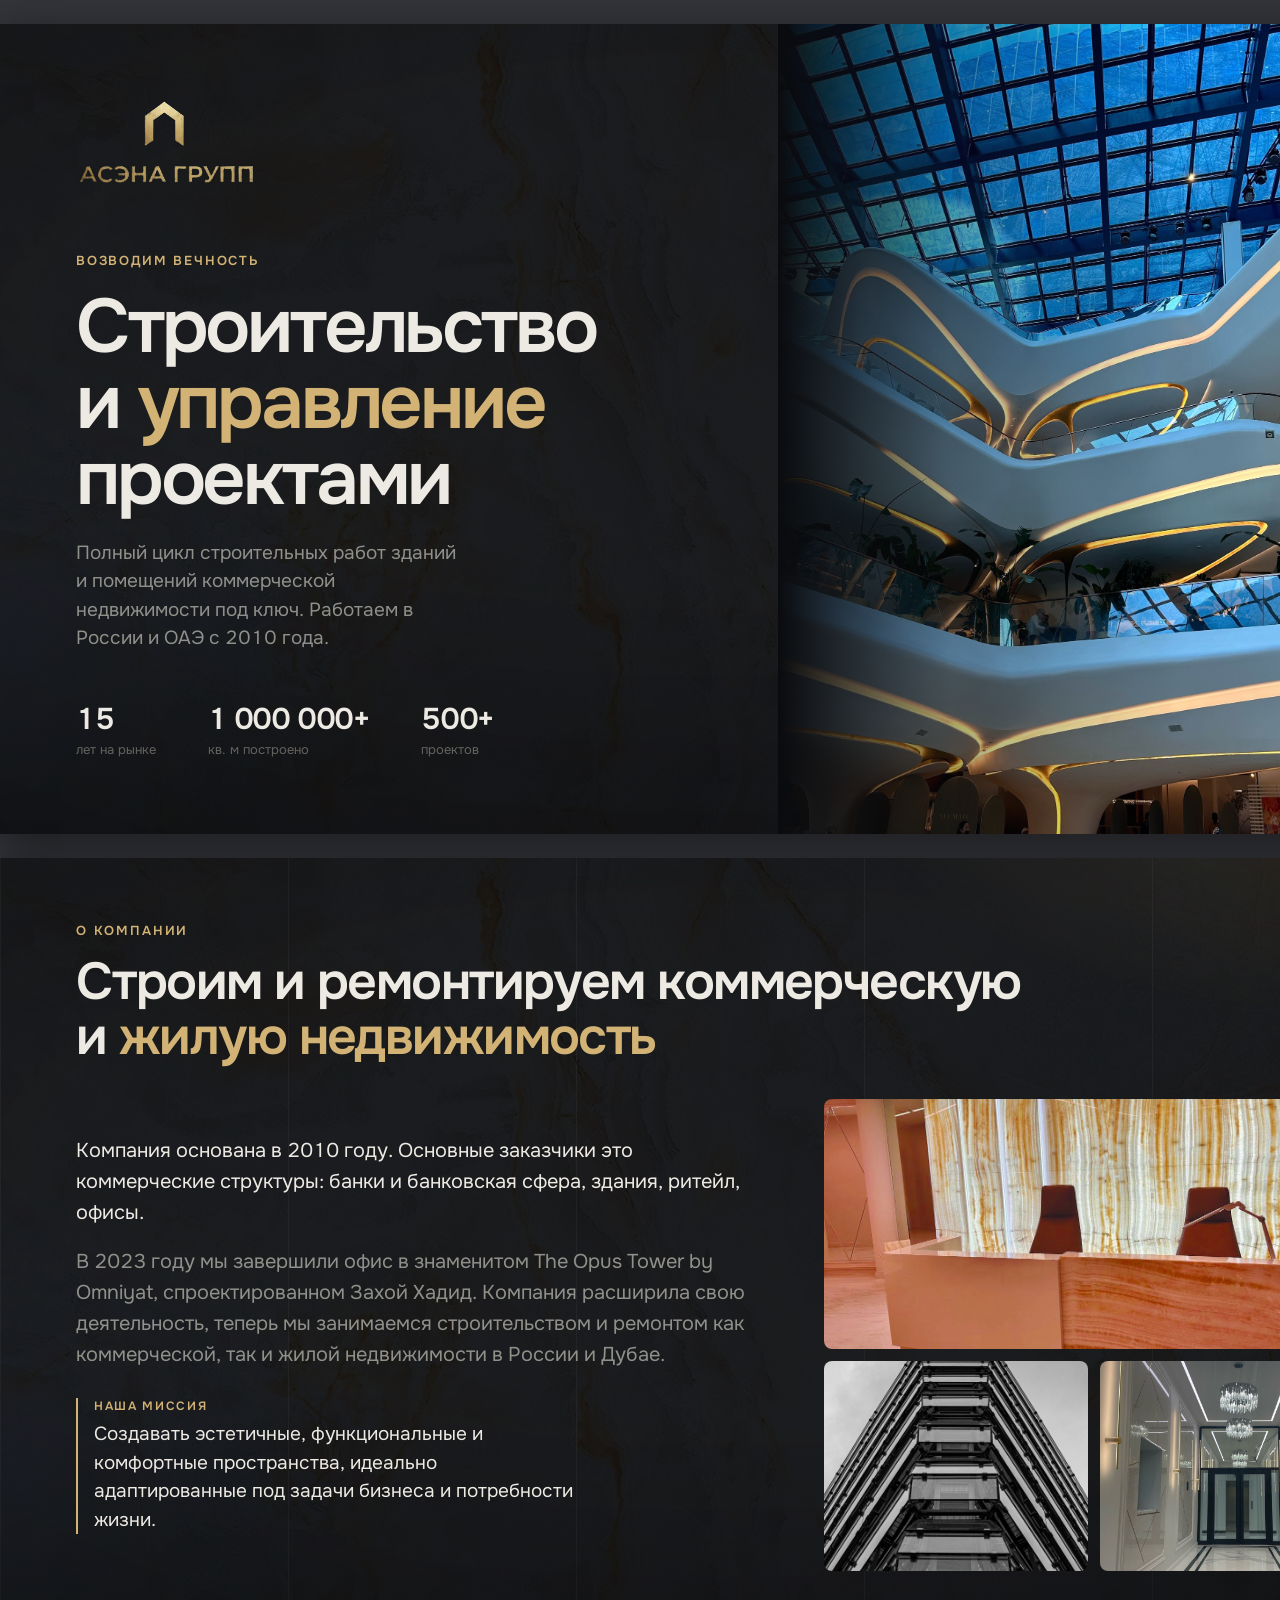
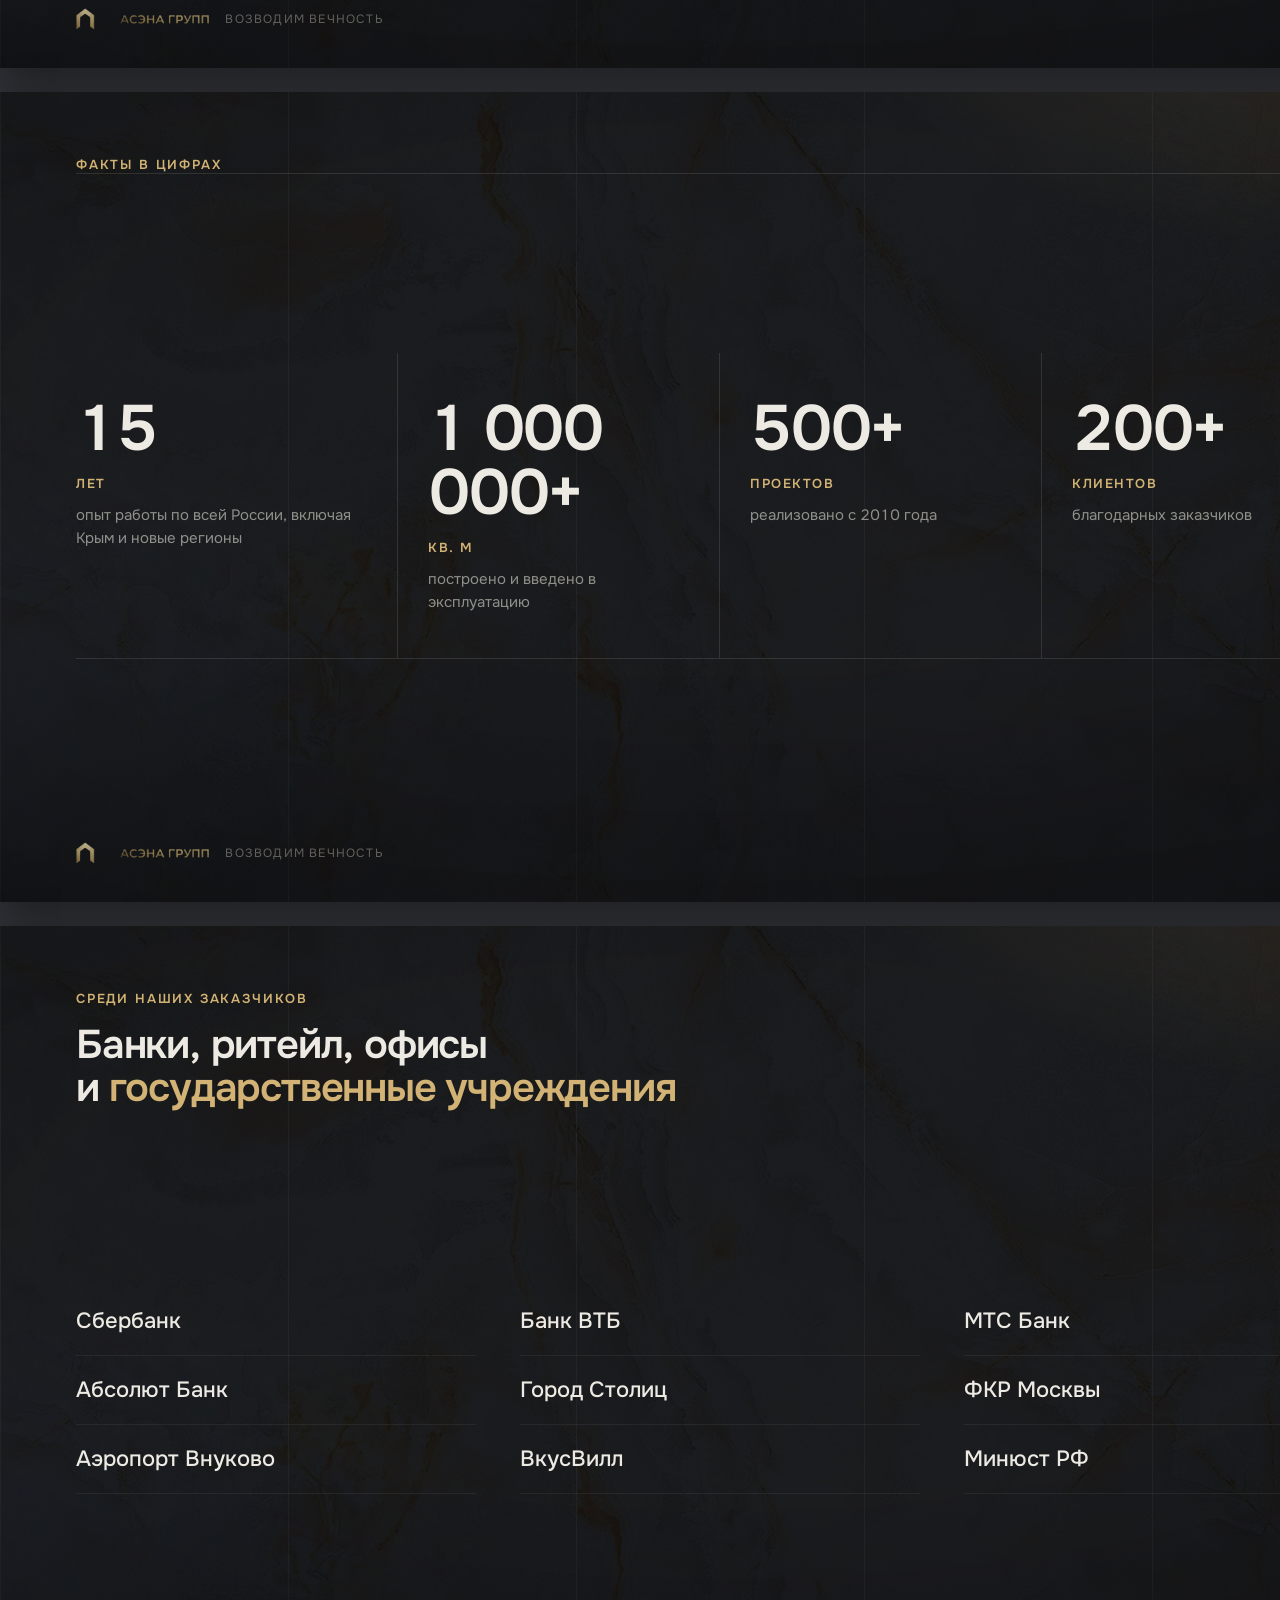
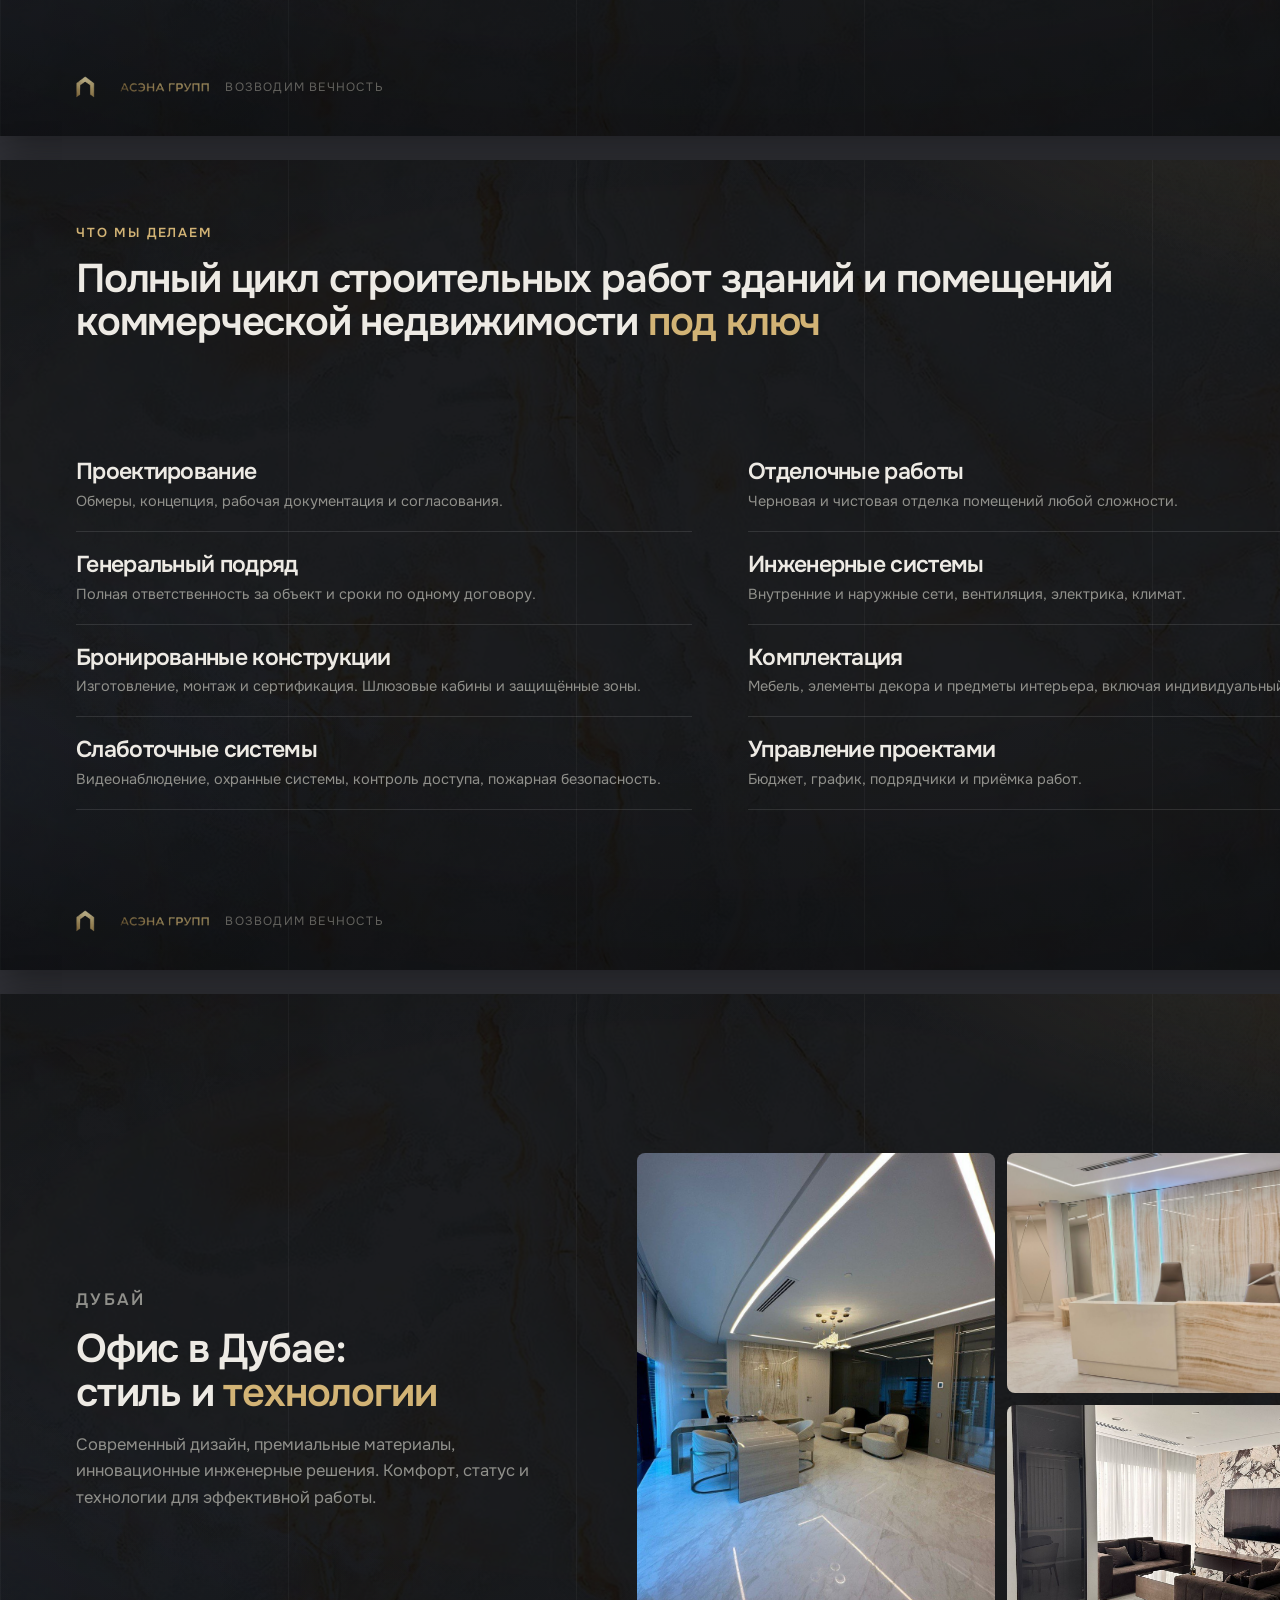
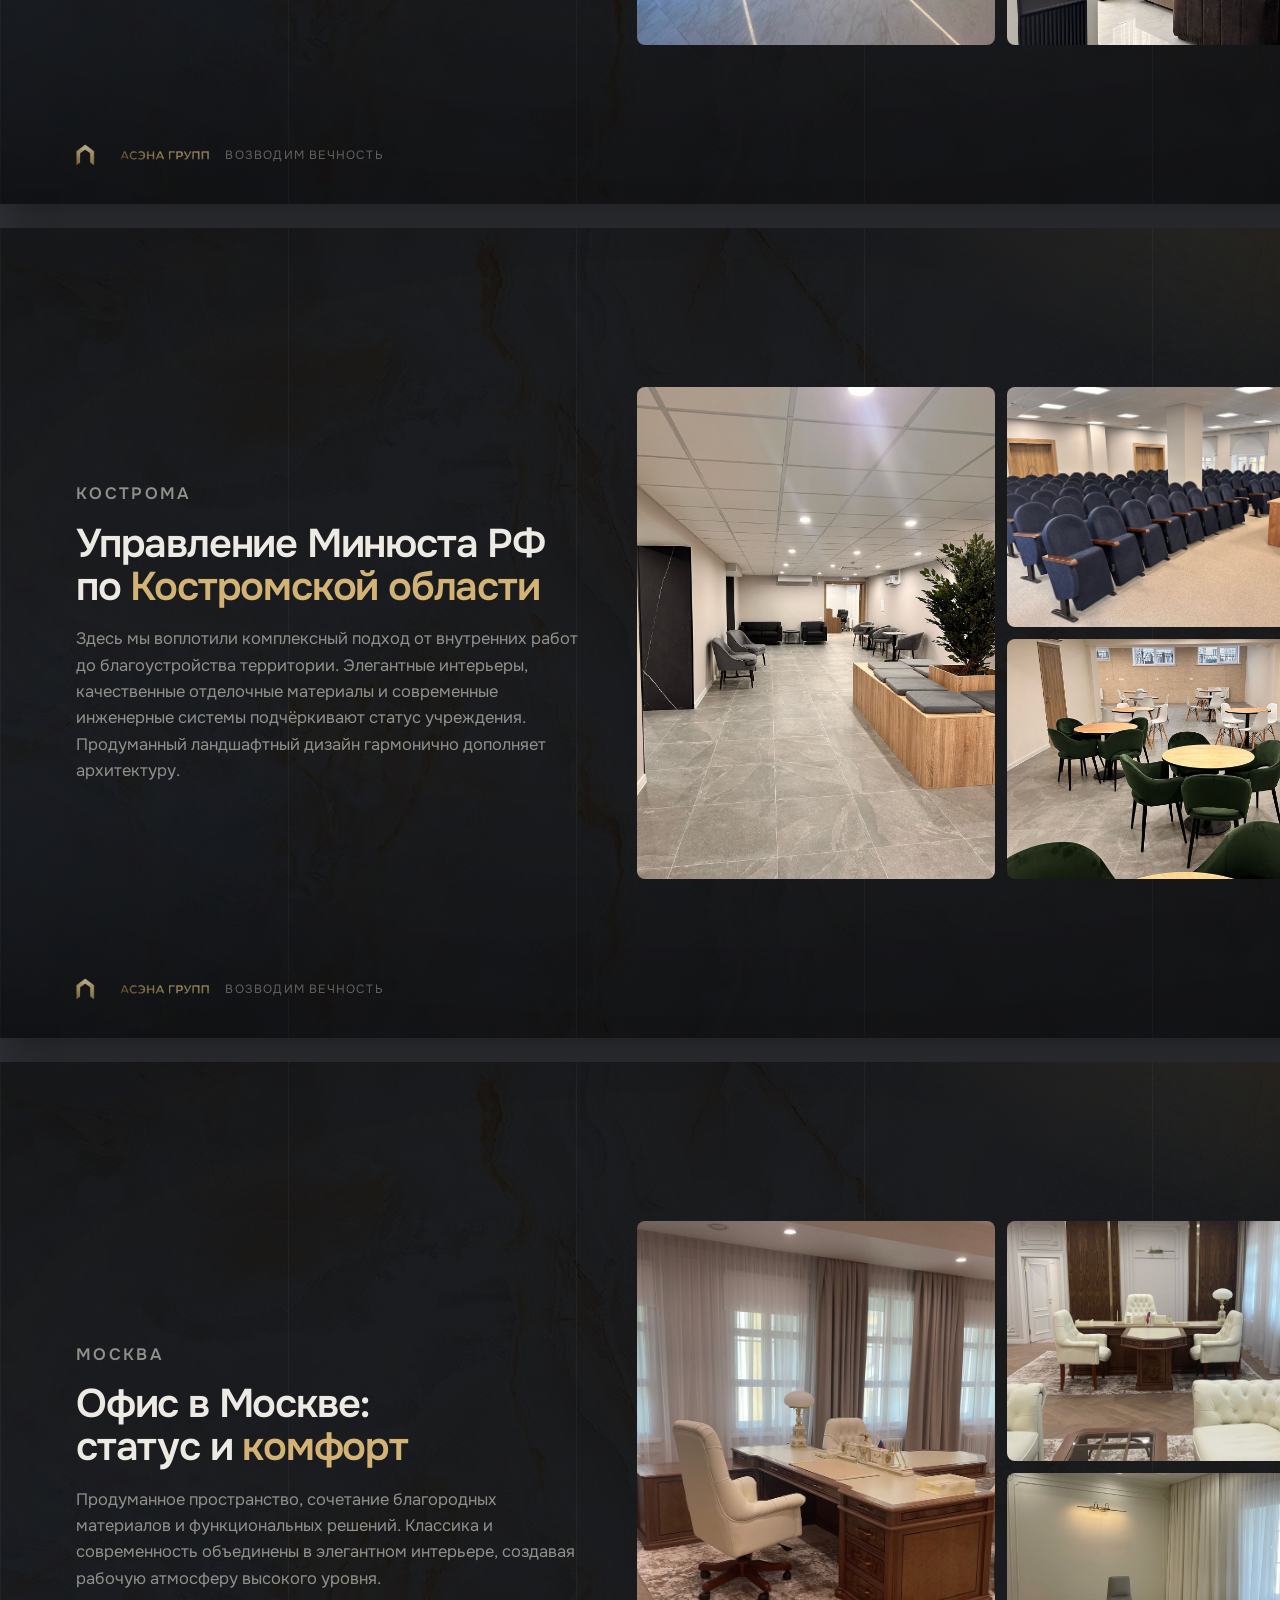
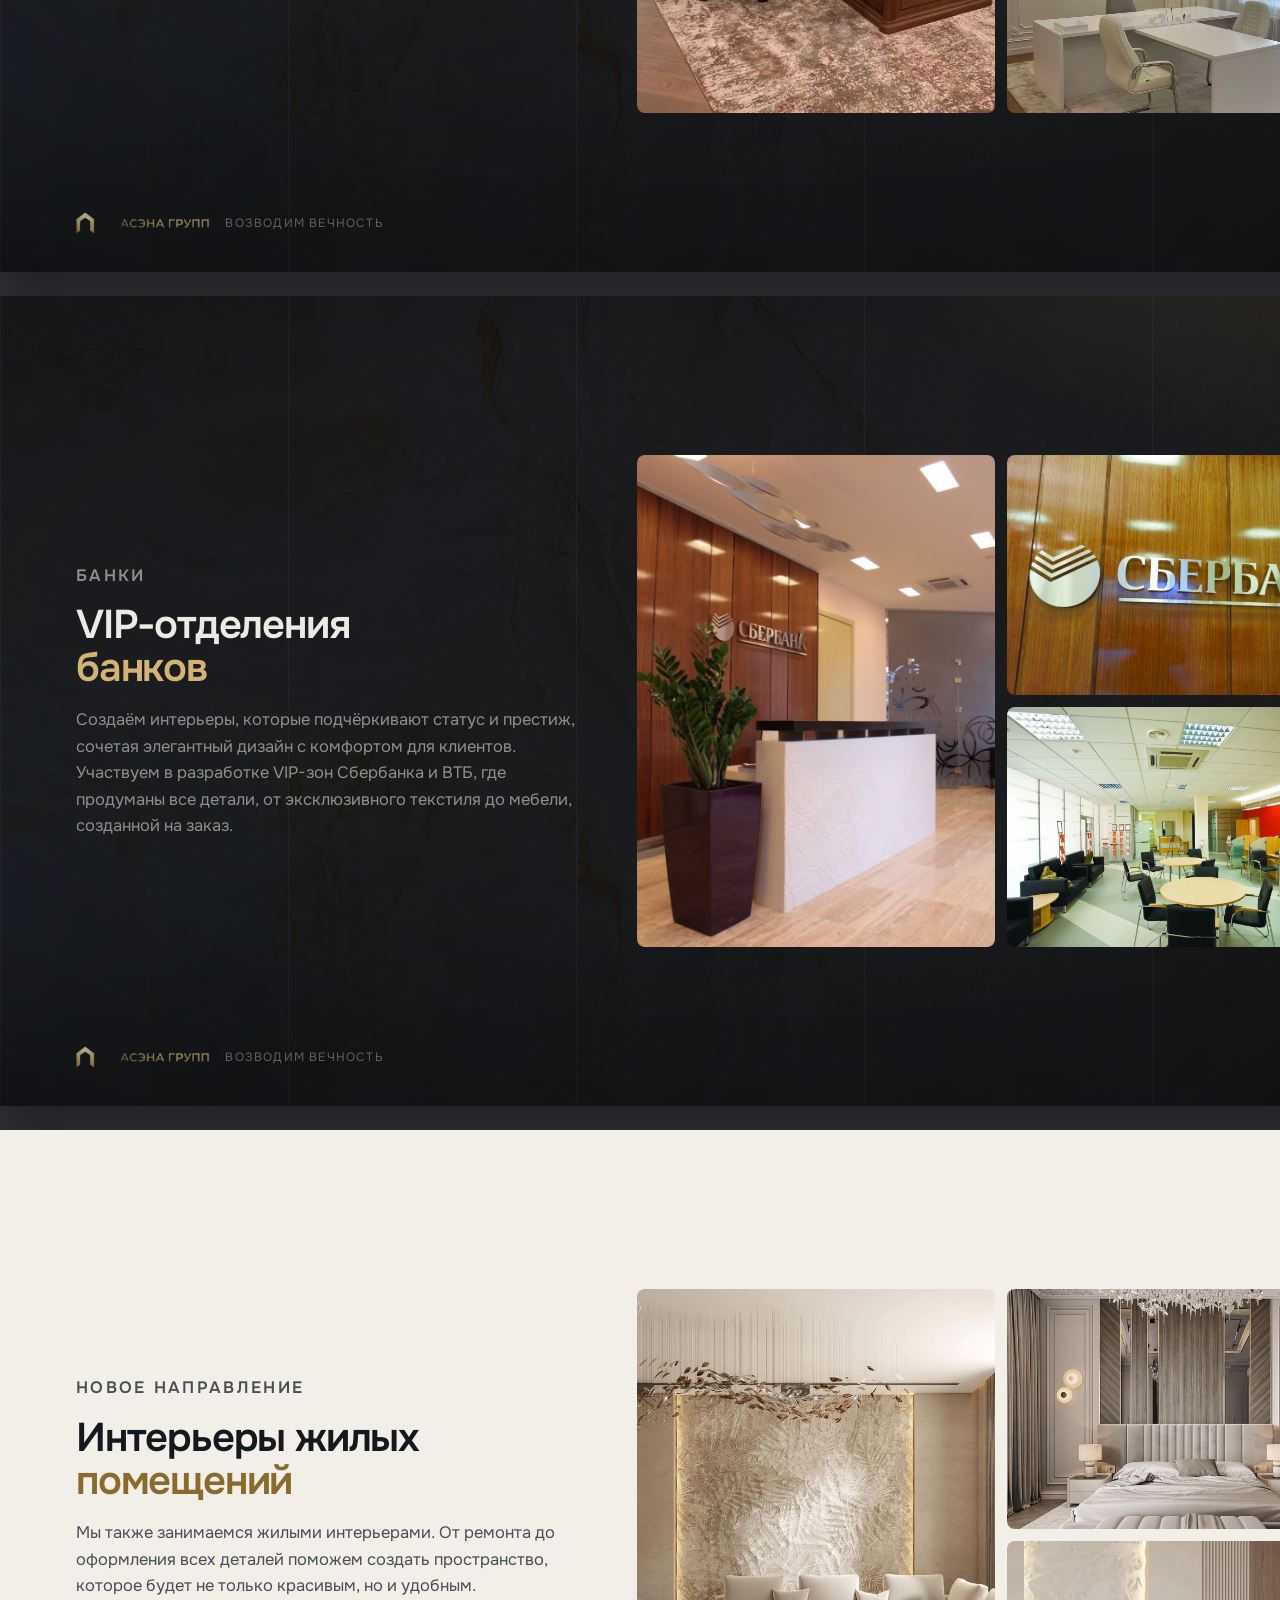
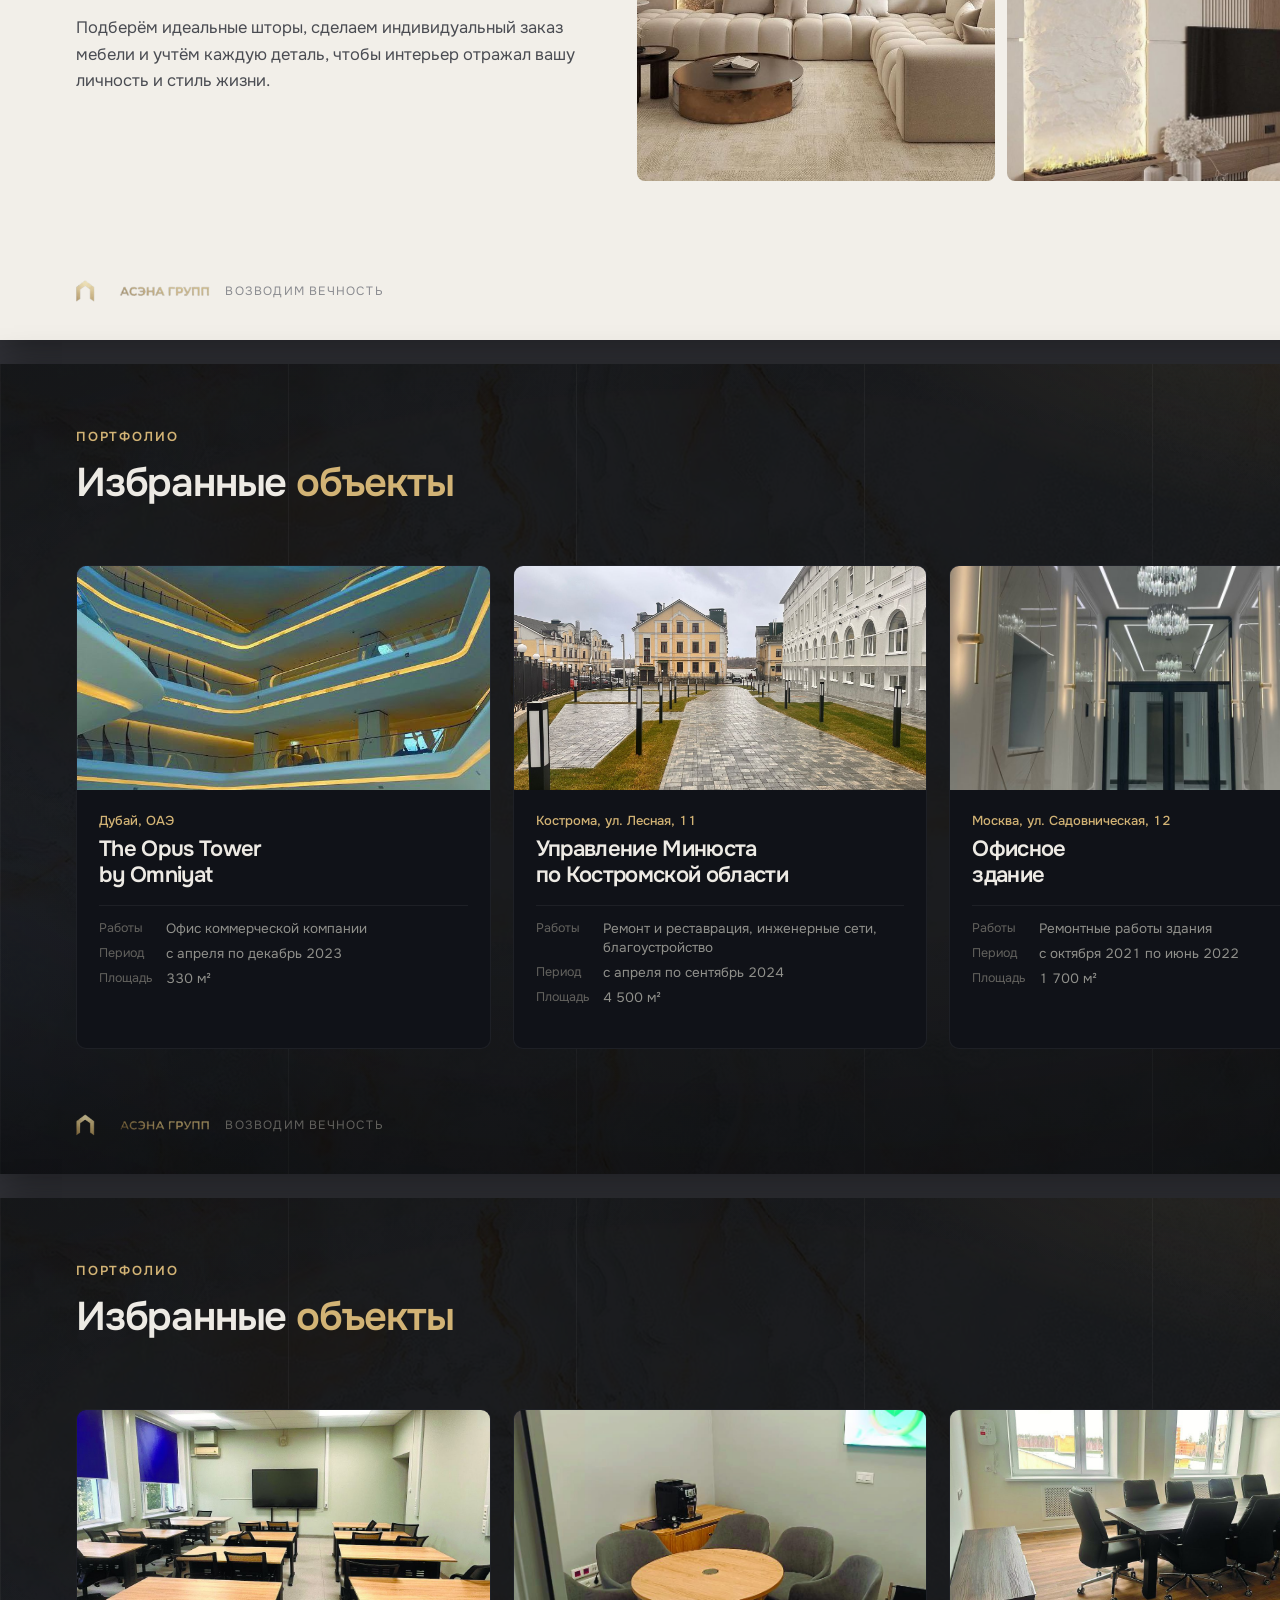
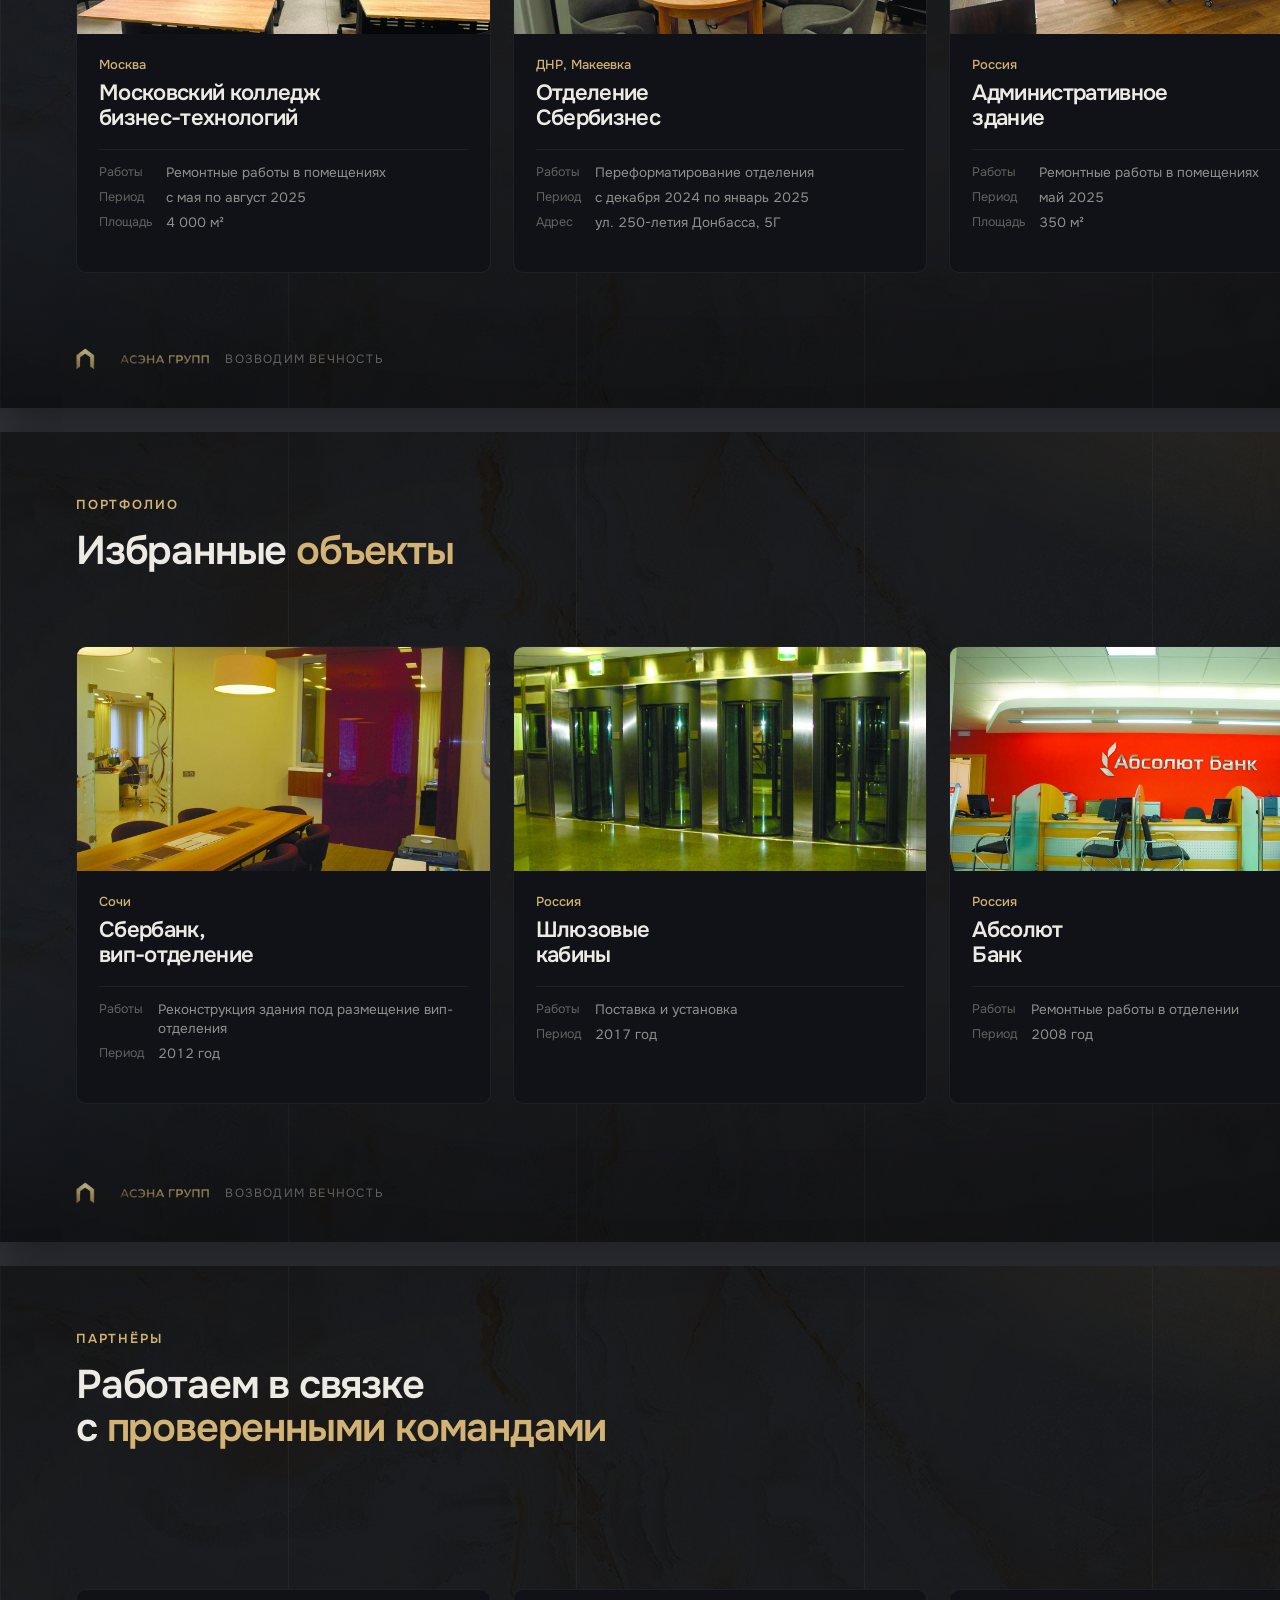
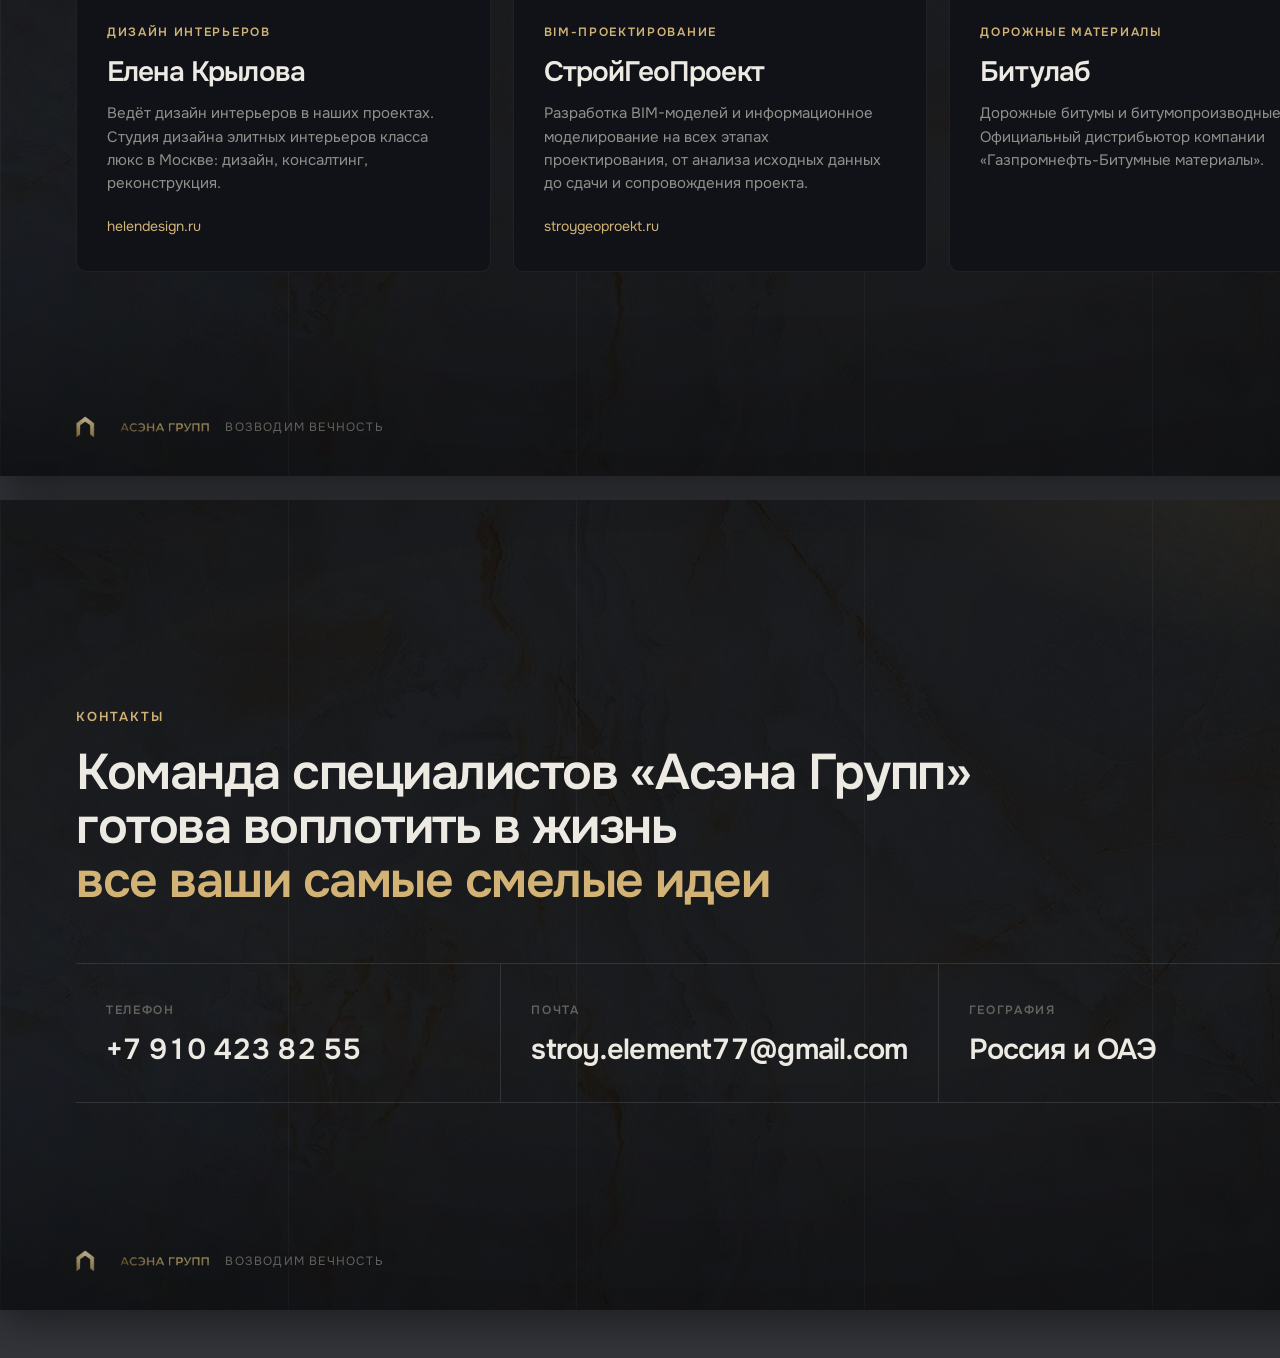
==== commit 4f066624: "Ребрендинг в АСЭНА ГРУПП и блок партнёров Название компании и логотип оказались другими. По макету з" ====
--- a/presentation.html
+++ b/presentation.html
@@ -2,20 +2,20 @@
 <html lang="ru">
 <head>
 <meta charset="utf-8">
-<title>СТРОЙЭЛЕМЕНТ. Презентация</title>
+<title>АСЭНА ГРУПП. Презентация</title>
 <link rel="preconnect" href="https://fonts.googleapis.com">
 <link rel="preconnect" href="https://fonts.gstatic.com" crossorigin>
 <link href="https://fonts.googleapis.com/css2?family=Onest:wght@300;400;500;600;700&display=swap" rel="stylesheet">
 <style>
 /* ============================================================
-   СТРОЙЭЛЕМЕНТ — презентация, 1440x810 (16:9)
+   АСЭНА ГРУПП — презентация, 1440x810 (16:9)
    Источник дизайна: лендинг. Печать: Chrome -> PDF, фон включён.
    ============================================================ */
 
 :root{
   --ink:#0A0B0E; --ink-2:#101218; --paper:#F2EFE9;
   --txt:#EDEAE4; --dim:#90908B; --dim-2:#63625E;
-  --coral:#F0705F; --line:rgba(255,255,255,.11); --line-soft:rgba(255,255,255,.06);
+  --gold:#D2B375; --line:rgba(255,255,255,.11); --line-soft:rgba(255,255,255,.06);
   --f:"Onest","Segoe UI",system-ui,sans-serif;
 }
 *,*::before,*::after{ box-sizing:border-box; }
@@ -40,9 +40,9 @@
 .bg .glow{
   inset:-25%; opacity:.34;
   background:
-    radial-gradient(36% 32% at 80% 8%,  rgba(240,112,95,.60), transparent 68%),
-    radial-gradient(42% 36% at 8% 66%,  rgba(43,71,200,.46),  transparent 70%),
-    radial-gradient(28% 26% at 58% 100%,rgba(240,112,95,.30), transparent 66%);
+    radial-gradient(36% 32% at 80% 8%,  rgba(210,179,117,.52), transparent 68%),
+    radial-gradient(42% 36% at 8% 66%,  rgba(62,84,124,.40),  transparent 70%),
+    radial-gradient(28% 26% at 58% 100%,rgba(210,179,117,.26), transparent 66%);
 }
 .bg .stone{
   inset:0; opacity:.07; mix-blend-mode:soft-light;
@@ -58,8 +58,8 @@
 .in{ position:relative; z-index:1; height:100%; padding:64px 76px; display:flex; flex-direction:column; }
 
 /* ---------- служебное ---------- */
-.tag{ font-size:13px; font-weight:600; letter-spacing:.14em; text-transform:uppercase; color:var(--coral); }
-.accent{ color:var(--coral); }
+.tag{ font-size:13px; font-weight:600; letter-spacing:.14em; text-transform:uppercase; color:var(--gold); }
+.accent{ color:var(--gold); }
 .h{ font-size:52px; line-height:1.06; }
 .h--sm{ font-size:40px; line-height:1.08; }
 .lead{ font-size:20px; line-height:1.55; color:var(--dim); }
@@ -74,7 +74,7 @@
   position:absolute; inset:0 46% 0 0; z-index:2;
   padding:76px; display:flex; flex-direction:column; justify-content:space-between;
 }
-.cover__logo{ height:42px; width:auto; align-self:flex-start; flex:0 0 auto; }
+.cover__logo{ height:104px; width:auto; align-self:flex-start; flex:0 0 auto; }
 .cover h1{ font-size:76px; line-height:1; letter-spacing:-.042em; }
 .cover__sub{ font-size:19px; color:var(--dim); margin-top:22px; max-width:30ch; line-height:1.5; }
 .cover__shot{ position:absolute; inset:0 0 0 54%; z-index:1; }
@@ -91,8 +91,8 @@
 /* ---------- 2. о компании ---------- */
 .about__body{ display:grid; grid-template-columns:1fr .78fr; gap:56px; flex:1; align-items:center; }
 .about__body p + p{ margin-top:18px; }
-.mission{ margin-top:28px; padding-left:16px; border-left:2px solid var(--coral); max-width:46ch; }
-.mission span{ display:block; font-size:12px; font-weight:600; letter-spacing:.14em; text-transform:uppercase; color:var(--coral); margin-bottom:6px; }
+.mission{ margin-top:28px; padding-left:16px; border-left:2px solid var(--gold); max-width:46ch; }
+.mission span{ display:block; font-size:12px; font-weight:600; letter-spacing:.14em; text-transform:uppercase; color:var(--gold); margin-bottom:6px; }
 .mission p{ font-size:19px; line-height:1.5; color:var(--txt); }
 .about__pics{ display:grid; grid-template-columns:1fr 1fr; gap:12px; }
 .about__pics img{ width:100%; height:210px; object-fit:cover; border-radius:8px; }
@@ -104,7 +104,7 @@
 .fig:last-child{ border-right:none; }
 .fig:nth-child(n+2){ padding-left:30px; }
 .fig b{ display:block; font-size:64px; font-weight:600; letter-spacing:-.05em; line-height:1; }
-.fig i{ display:block; font-style:normal; font-size:13px; font-weight:600; letter-spacing:.12em; text-transform:uppercase; color:var(--coral); margin:14px 0 12px; }
+.fig i{ display:block; font-style:normal; font-size:13px; font-weight:600; letter-spacing:.12em; text-transform:uppercase; color:var(--gold); margin:14px 0 12px; }
 .fig span{ font-size:15px; color:var(--dim); line-height:1.45; }
 
 /* ---------- 4. заказчики ---------- */
@@ -130,8 +130,8 @@
 
 /* ---------- 10. жилые интерьеры (светлый) ---------- */
 .light{ background:var(--paper); color:#16181D; }
-.light .tag{ color:#B54A38; }
-.light .accent{ color:#B54A38; }
+.light .tag{ color:#8A6B2E; }
+.light .accent{ color:#8A6B2E; }
 .light .dir p{ color:#4A4C52; }
 .light .mark span{ color:#8A8B90; }
 .light .num{ color:#8A8B90; }
@@ -142,13 +142,21 @@
 .card__img{ height:224px; }
 .card__img img{ width:100%; height:100%; object-fit:cover; }
 .card__b{ padding:22px 22px 24px; }
-.card__place{ font-size:13px; color:var(--coral); font-weight:500; margin-bottom:8px; }
+.card__place{ font-size:13px; color:var(--gold); font-weight:500; margin-bottom:8px; }
 .card h3{ font-size:22px; line-height:1.16; min-height:52px; }
 .card dl{ display:grid; grid-template-columns:auto 1fr; gap:6px 14px; margin-top:16px; padding-top:14px; border-top:1px solid var(--line-soft); }
 .card dt{ font-size:12.5px; color:var(--dim-2); }
 .card dd{ font-size:13.5px; color:var(--dim); margin:0; line-height:1.4; }
 
-/* ---------- 14. контакты ---------- */
+/* ---------- 14. партнёры ---------- */
+.pt{ display:grid; grid-template-columns:repeat(3,1fr); gap:22px; flex:1; align-content:center; }
+.pt__i{ background:var(--ink-2); border:1px solid var(--line-soft); border-radius:10px; padding:34px 30px 36px; display:flex; flex-direction:column; }
+.pt__role{ font-size:12px; font-weight:600; letter-spacing:.14em; text-transform:uppercase; color:var(--gold); }
+.pt__i h3{ font-size:28px; line-height:1.15; margin:16px 0 14px; }
+.pt__i p{ font-size:15px; line-height:1.55; color:var(--dim); }
+.pt__link{ margin-top:auto; padding-top:22px; font-size:14px; color:var(--gold); }
+
+/* ---------- 15. контакты ---------- */
 .cta{ font-size:50px; line-height:1.08; }
 .cnt{ display:grid; grid-template-columns:repeat(3,1fr); border-top:1px solid var(--line); margin-top:56px; }
 .cnt > div{ padding:34px 30px; border-right:1px solid var(--line); border-bottom:1px solid var(--line); }
@@ -175,11 +183,11 @@
   <div class="bg"><i class="glow"></i><i class="stone"></i><i class="vig"></i></div>
   <div class="cover__shot"><img src="assets/img/hero-opus.jpg" alt=""></div>
   <div class="cover__txt">
-    <img class="cover__logo" src="assets/img/logo.png" alt="СТРОЙЭЛЕМЕНТ">
+    <img class="cover__logo" src="assets/img/logo-full.png" alt="АСЭНА ГРУПП">
     <div>
-      <p class="tag">Строим с 2010 года в России и ОАЭ</p>
+      <p class="tag">Возводим вечность</p>
       <h1 style="margin-top:20px">Строительство<br>и <span class="accent">управление</span><br>проектами</h1>
-      <p class="cover__sub">Полный цикл строительных работ зданий и помещений коммерческой недвижимости под ключ.</p>
+      <p class="cover__sub">Полный цикл строительных работ зданий и помещений коммерческой недвижимости под ключ. Работаем в России и ОАЭ с 2010 года.</p>
     </div>
     <div class="cover__meta">
       <div><b>15</b><span>лет на рынке</span></div>
@@ -211,7 +219,7 @@
       </div>
     </div>
   </div>
-  <div class="mark"><img src="assets/img/logo.png" alt=""><span>Строительство и управление проектами</span></div>
+  <div class="mark"><img src="assets/img/logo.png" alt=""><span>Возводим вечность</span></div>
   <div class="num">02</div>
 </section>
 
@@ -227,7 +235,7 @@
       <div class="fig"><b>200+</b><i>клиентов</i><span>благодарных заказчиков</span></div>
     </div>
   </div>
-  <div class="mark"><img src="assets/img/logo.png" alt=""><span>Строительство и управление проектами</span></div>
+  <div class="mark"><img src="assets/img/logo.png" alt=""><span>Возводим вечность</span></div>
   <div class="num">03</div>
 </section>
 
@@ -243,7 +251,7 @@
       <li>Аэропорт Внуково</li><li>ВкусВилл</li><li>Минюст РФ</li>
     </ul>
   </div>
-  <div class="mark"><img src="assets/img/logo.png" alt=""><span>Строительство и управление проектами</span></div>
+  <div class="mark"><img src="assets/img/logo.png" alt=""><span>Возводим вечность</span></div>
   <div class="num">04</div>
 </section>
 
@@ -264,7 +272,7 @@
       <li><h3>Управление проектами</h3><p>Бюджет, график, подрядчики и приёмка работ.</p></li>
     </ul>
   </div>
-  <div class="mark"><img src="assets/img/logo.png" alt=""><span>Строительство и управление проектами</span></div>
+  <div class="mark"><img src="assets/img/logo.png" alt=""><span>Возводим вечность</span></div>
   <div class="num">05</div>
 </section>
 
@@ -285,7 +293,7 @@
       </div>
     </div>
   </div>
-  <div class="mark"><img src="assets/img/logo.png" alt=""><span>Строительство и управление проектами</span></div>
+  <div class="mark"><img src="assets/img/logo.png" alt=""><span>Возводим вечность</span></div>
   <div class="num">06</div>
 </section>
 
@@ -306,7 +314,7 @@
       </div>
     </div>
   </div>
-  <div class="mark"><img src="assets/img/logo.png" alt=""><span>Строительство и управление проектами</span></div>
+  <div class="mark"><img src="assets/img/logo.png" alt=""><span>Возводим вечность</span></div>
   <div class="num">07</div>
 </section>
 
@@ -327,7 +335,7 @@
       </div>
     </div>
   </div>
-  <div class="mark"><img src="assets/img/logo.png" alt=""><span>Строительство и управление проектами</span></div>
+  <div class="mark"><img src="assets/img/logo.png" alt=""><span>Возводим вечность</span></div>
   <div class="num">08</div>
 </section>
 
@@ -348,7 +356,7 @@
       </div>
     </div>
   </div>
-  <div class="mark"><img src="assets/img/logo.png" alt=""><span>Строительство и управление проектами</span></div>
+  <div class="mark"><img src="assets/img/logo.png" alt=""><span>Возводим вечность</span></div>
   <div class="num">09</div>
 </section>
 
@@ -369,7 +377,7 @@
       </div>
     </div>
   </div>
-  <div class="mark"><img src="assets/img/logo.png" alt=""><span>Строительство и управление проектами</span></div>
+  <div class="mark"><img src="assets/img/logo.png" alt=""><span>Возводим вечность</span></div>
   <div class="num">10</div>
 </section>
 
@@ -406,7 +414,7 @@
       </article>
     </div>
   </div>
-  <div class="mark"><img src="assets/img/logo.png" alt=""><span>Строительство и управление проектами</span></div>
+  <div class="mark"><img src="assets/img/logo.png" alt=""><span>Возводим вечность</span></div>
   <div class="num">11</div>
 </section>
 
@@ -443,7 +451,7 @@
       </article>
     </div>
   </div>
-  <div class="mark"><img src="assets/img/logo.png" alt=""><span>Строительство и управление проектами</span></div>
+  <div class="mark"><img src="assets/img/logo.png" alt=""><span>Возводим вечность</span></div>
   <div class="num">12</div>
 </section>
 
@@ -480,24 +488,54 @@
       </article>
     </div>
   </div>
-  <div class="mark"><img src="assets/img/logo.png" alt=""><span>Строительство и управление проектами</span></div>
+  <div class="mark"><img src="assets/img/logo.png" alt=""><span>Возводим вечность</span></div>
   <div class="num">13</div>
 </section>
 
-<!-- ═══════════ 14. КОНТАКТЫ ═══════════ -->
+<!-- ═══════════ 14. ПАРТНЁРЫ ═══════════ -->
+<section class="slide">
+  <div class="bg"><i class="glow"></i><i class="stone"></i><i class="grid"><b></b><b></b><b></b><b></b><b></b></i><i class="vig"></i></div>
+  <div class="in">
+    <p class="tag">Партнёры</p>
+    <h2 class="h--sm" style="margin-top:16px">Работаем в связке<br>с <span class="accent">проверенными командами</span></h2>
+    <div class="pt">
+      <div class="pt__i">
+        <span class="pt__role">Дизайн интерьеров</span>
+        <h3>Елена Крылова</h3>
+        <p>Ведёт дизайн интерьеров в наших проектах. Студия дизайна элитных интерьеров класса люкс в Москве: дизайн, консалтинг, реконструкция.</p>
+        <span class="pt__link">helendesign.ru</span>
+      </div>
+      <div class="pt__i">
+        <span class="pt__role">BIM-проектирование</span>
+        <h3>СтройГеоПроект</h3>
+        <p>Разработка BIM-моделей и информационное моделирование на всех этапах проектирования, от анализа исходных данных до сдачи и сопровождения проекта.</p>
+        <span class="pt__link">stroygeoproekt.ru</span>
+      </div>
+      <div class="pt__i">
+        <span class="pt__role">Дорожные материалы</span>
+        <h3>Битулаб</h3>
+        <p>Дорожные битумы и битумопроизводные. Официальный дистрибьютор компании «Газпромнефть-Битумные материалы».</p>
+      </div>
+    </div>
+  </div>
+  <div class="mark"><img src="assets/img/logo.png" alt=""><span>Возводим вечность</span></div>
+  <div class="num">14</div>
+</section>
+
+<!-- ═══════════ 15. КОНТАКТЫ ═══════════ -->
 <section class="slide">
   <div class="bg"><i class="glow"></i><i class="stone"></i><i class="grid"><b></b><b></b><b></b><b></b><b></b></i><i class="vig"></i></div>
   <div class="in" style="justify-content:center">
     <p class="tag">Контакты</p>
-    <h2 class="cta" style="margin-top:20px">Команда специалистов «Строй Элемент»<br>готова воплотить в жизнь<br><span class="accent">все ваши самые смелые идеи</span></h2>
+    <h2 class="cta" style="margin-top:20px">Команда специалистов «Асэна Групп»<br>готова воплотить в жизнь<br><span class="accent">все ваши самые смелые идеи</span></h2>
     <div class="cnt">
       <div><span class="cnt__k">Телефон</span><span class="cnt__v">+7 910 423 82 55</span></div>
       <div><span class="cnt__k">Почта</span><span class="cnt__v">stroy.element77@gmail.com</span></div>
       <div><span class="cnt__k">География</span><span class="cnt__v">Россия и ОАЭ</span></div>
     </div>
   </div>
-  <div class="mark"><img src="assets/img/logo.png" alt=""><span>Строительство и управление проектами</span></div>
-  <div class="num">14</div>
+  <div class="mark"><img src="assets/img/logo.png" alt=""><span>Возводим вечность</span></div>
+  <div class="num">15</div>
 </section>
 
 </body>
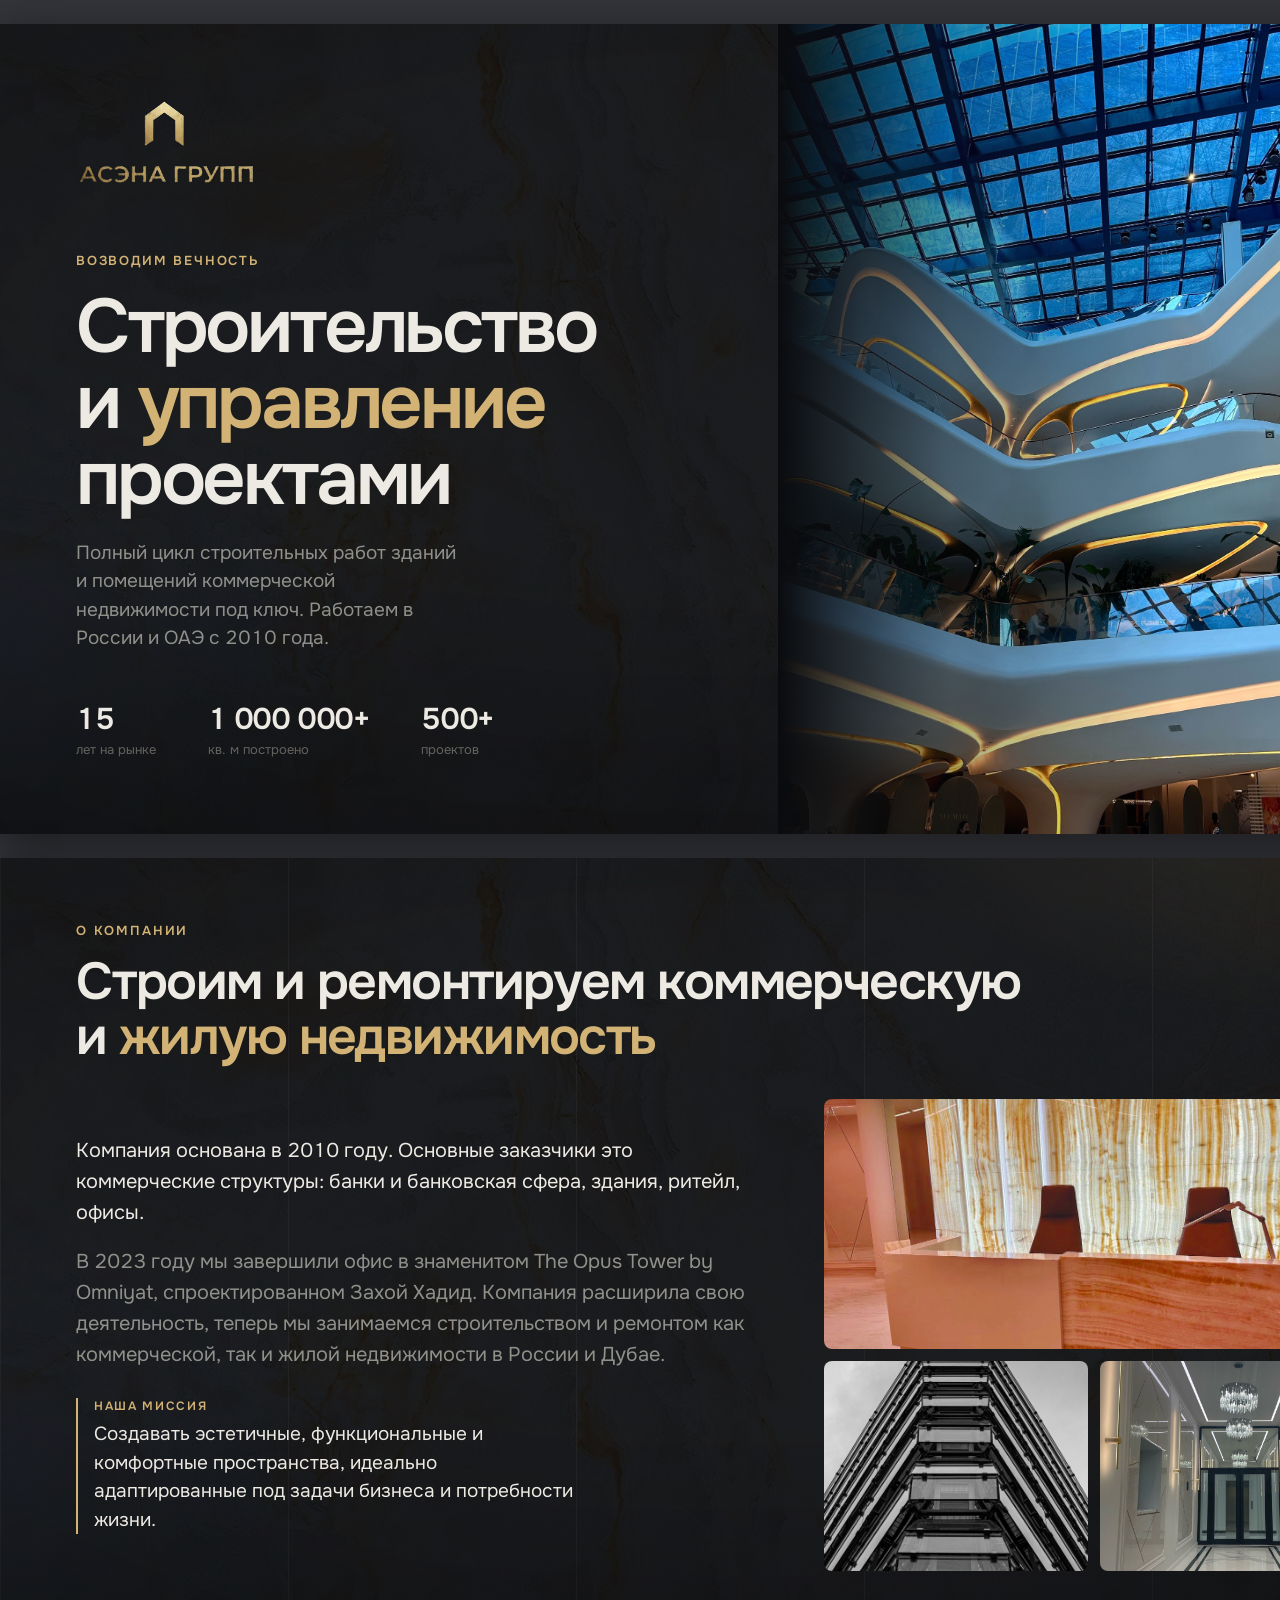
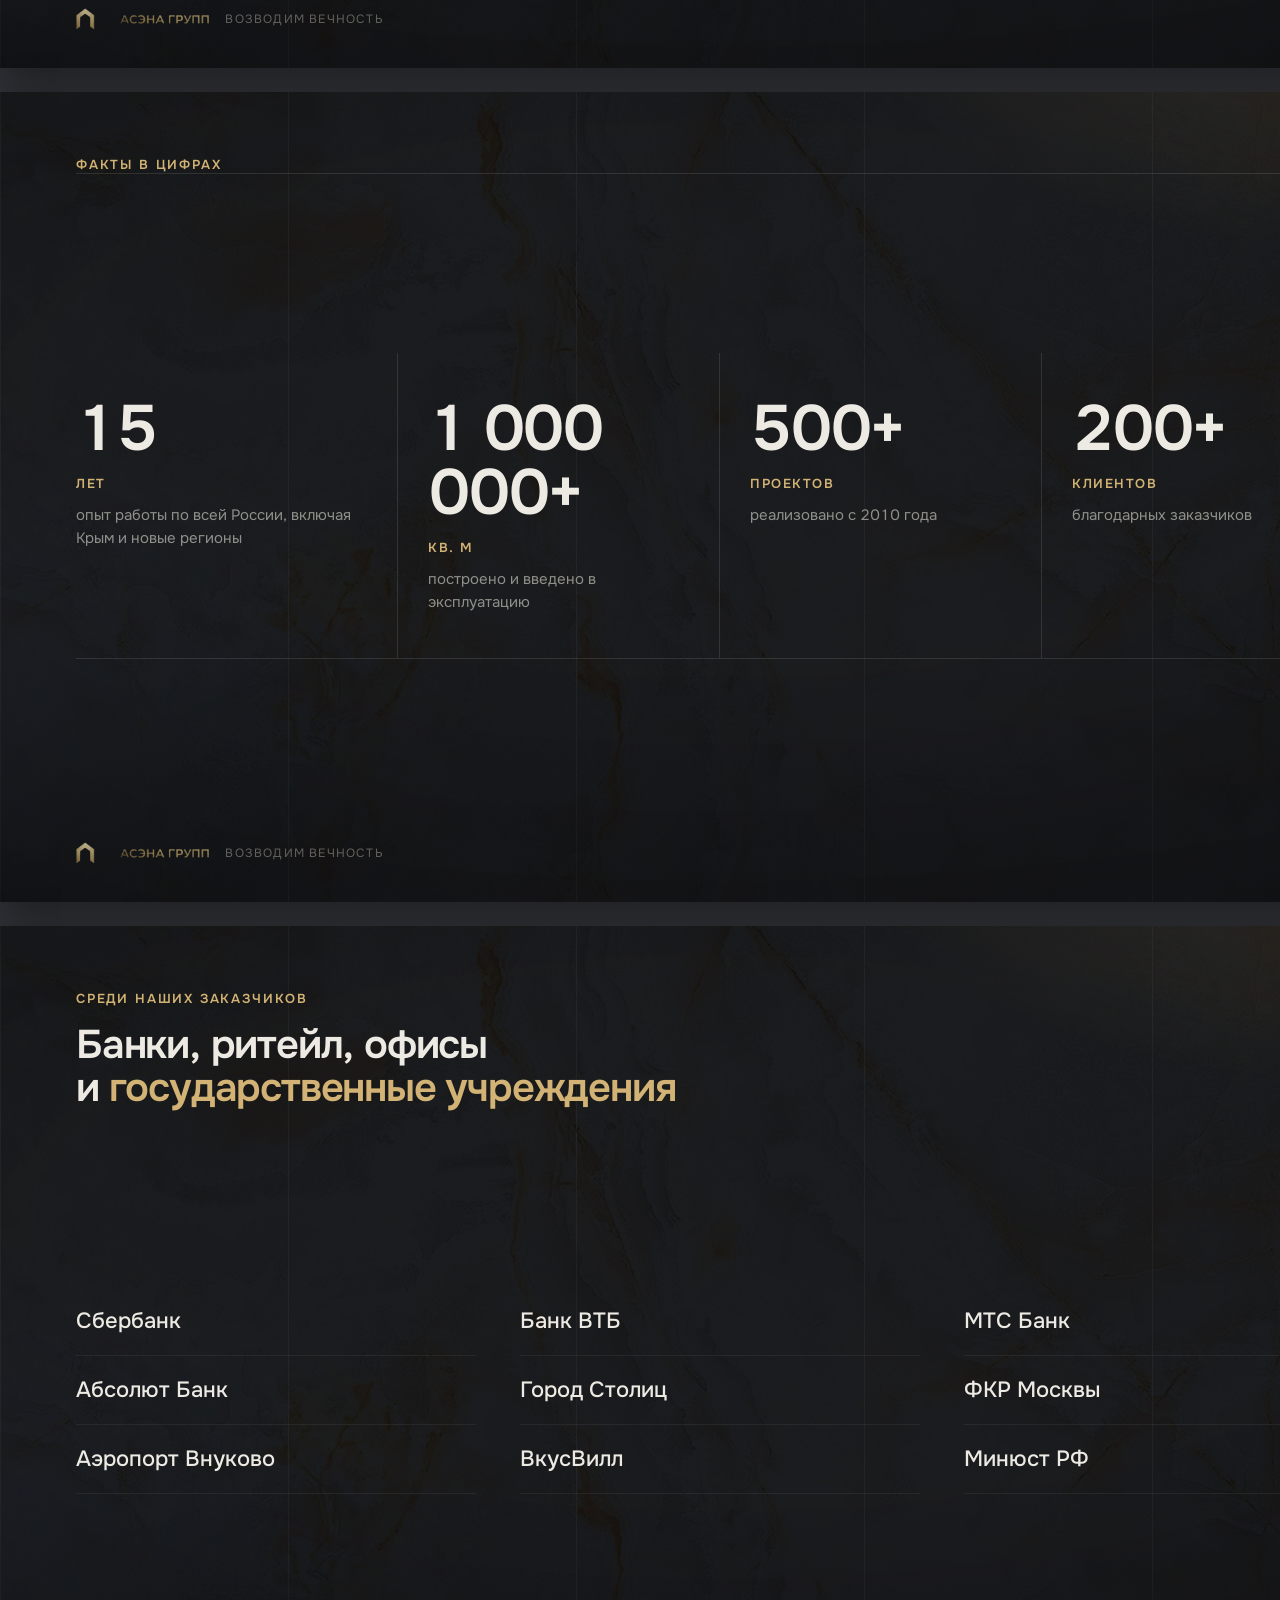
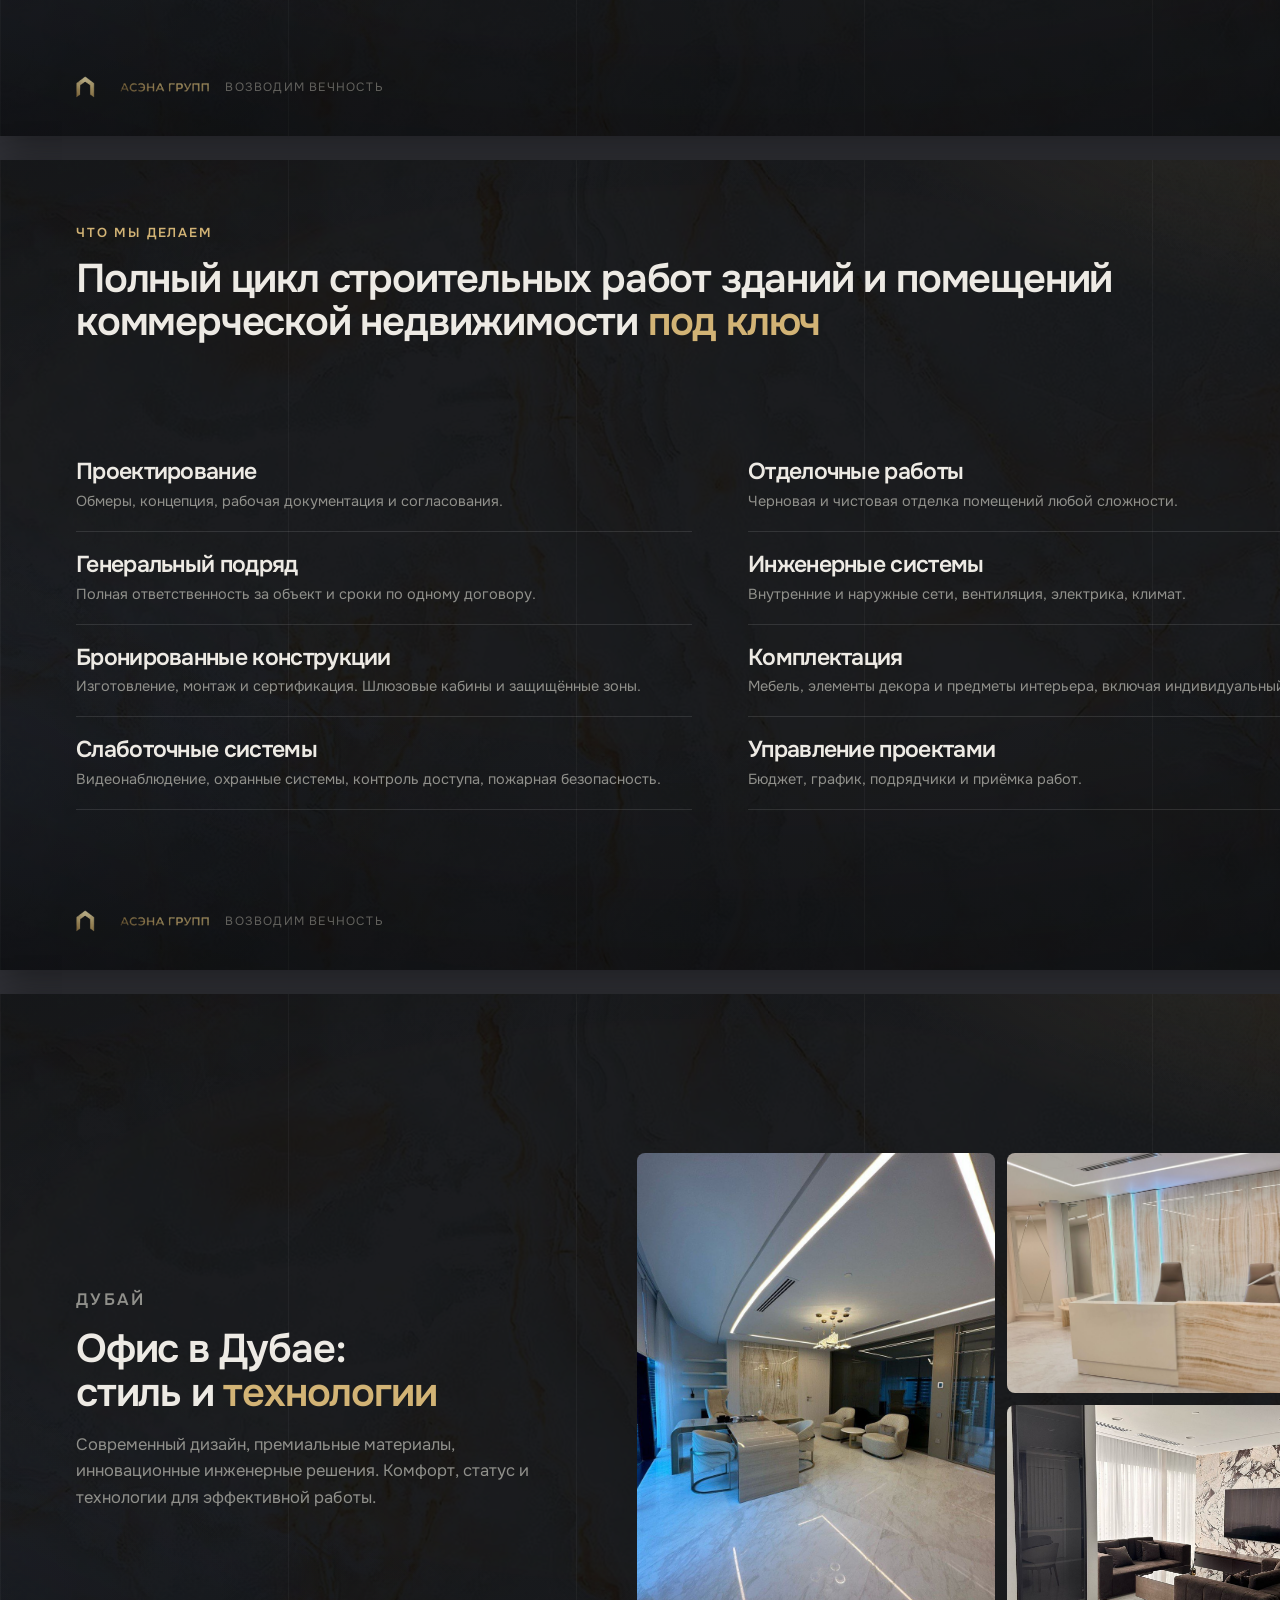
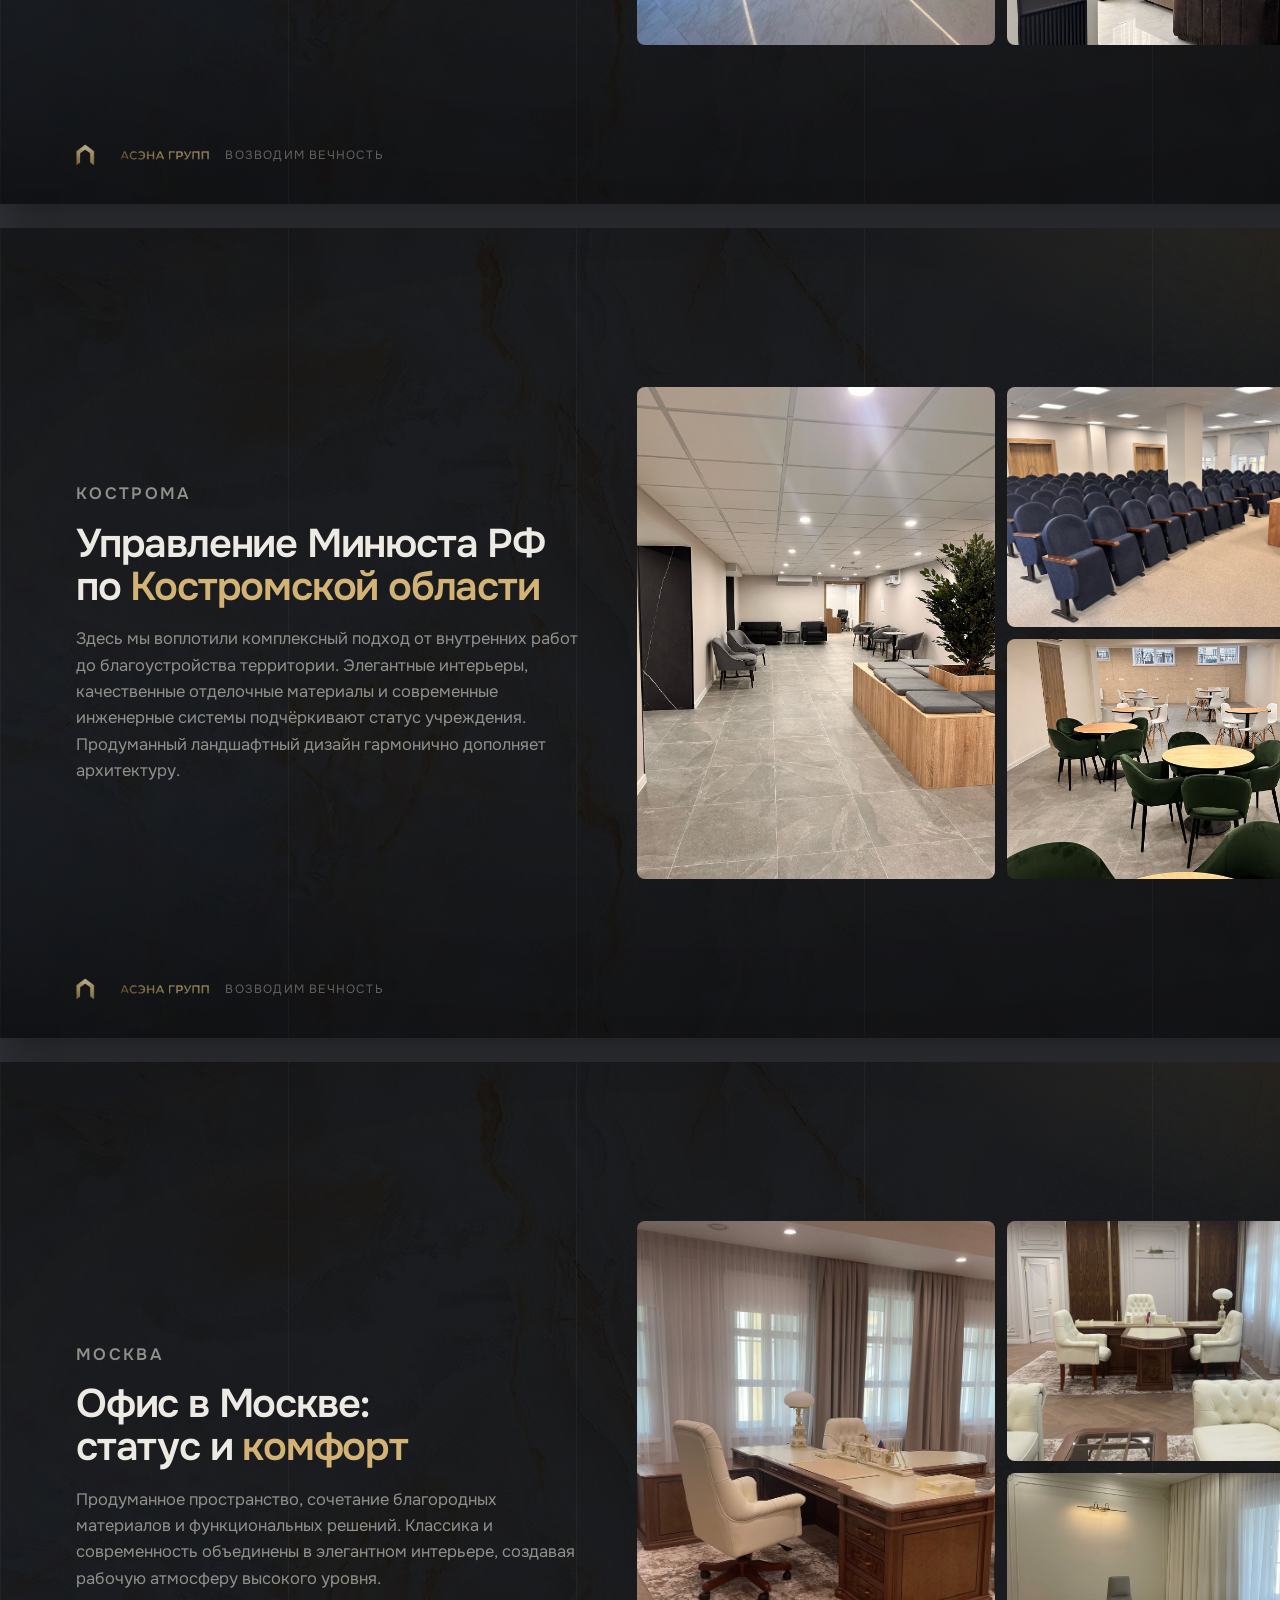
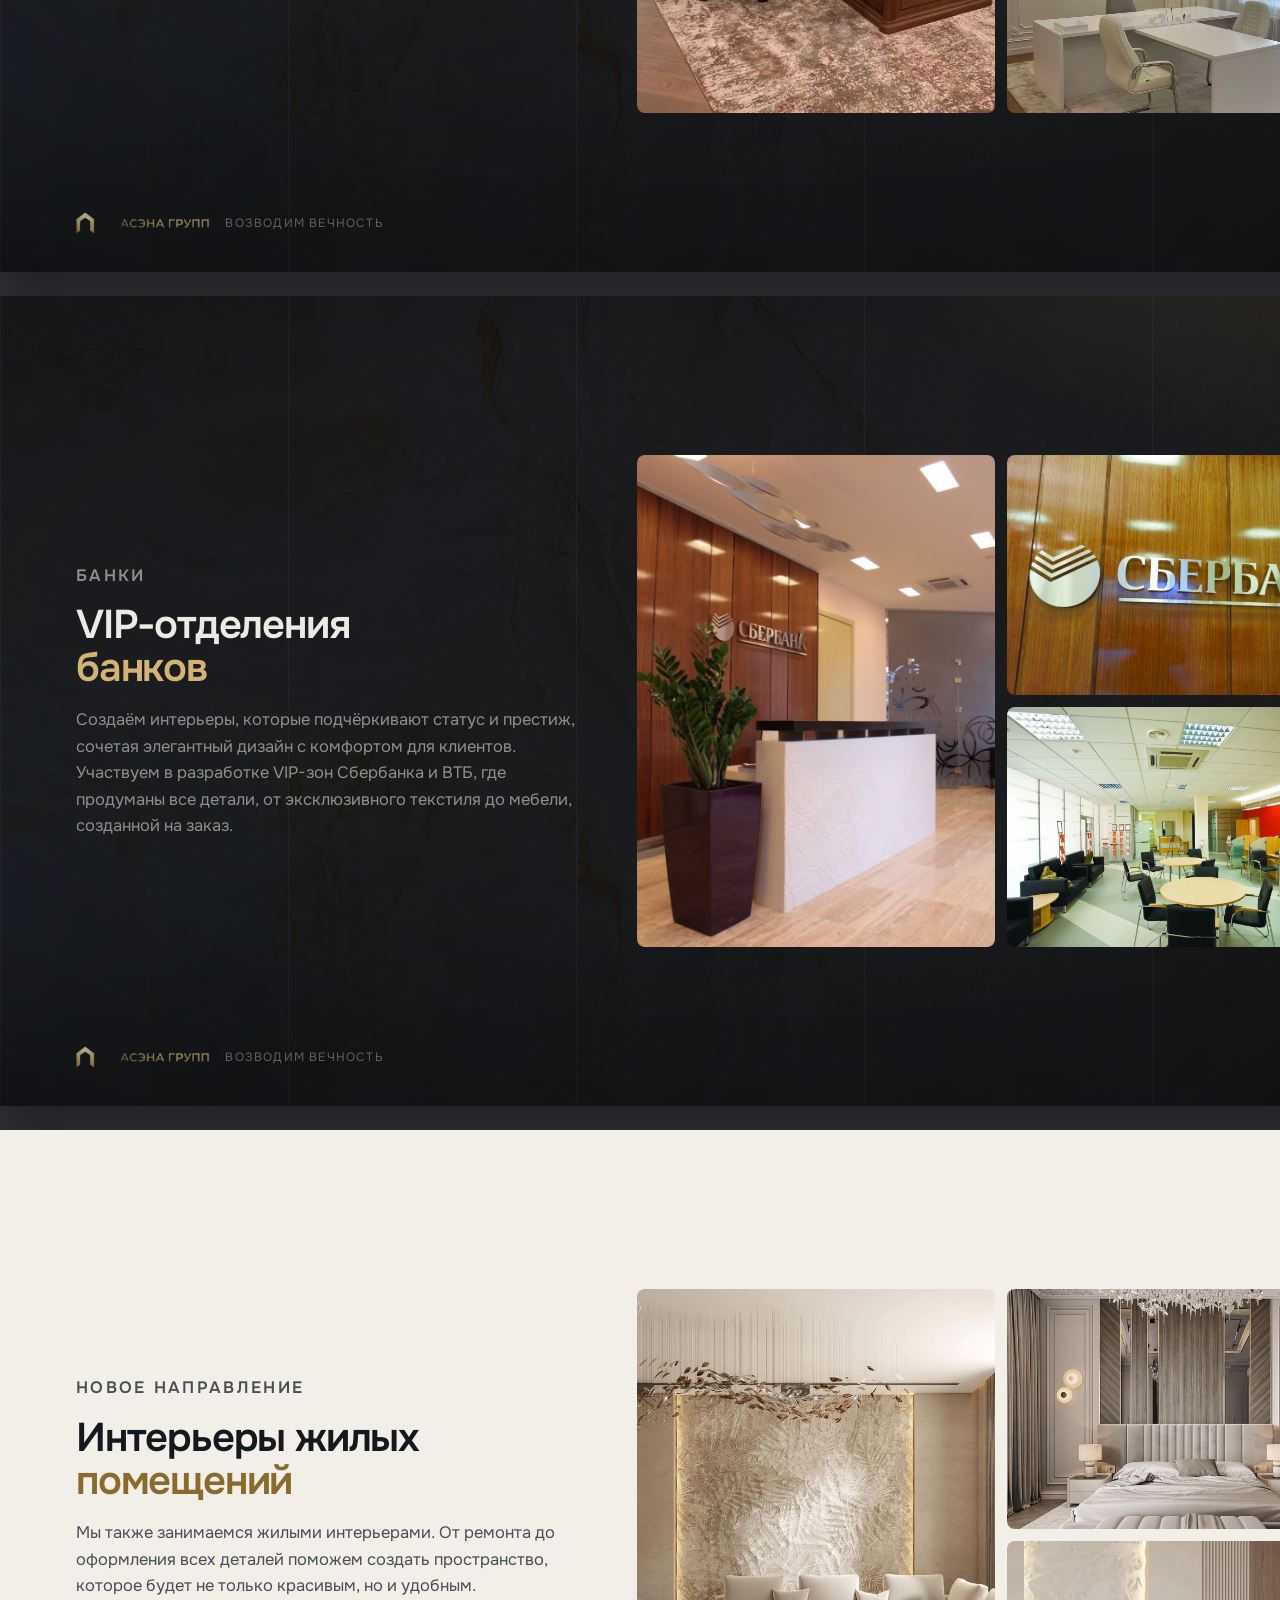
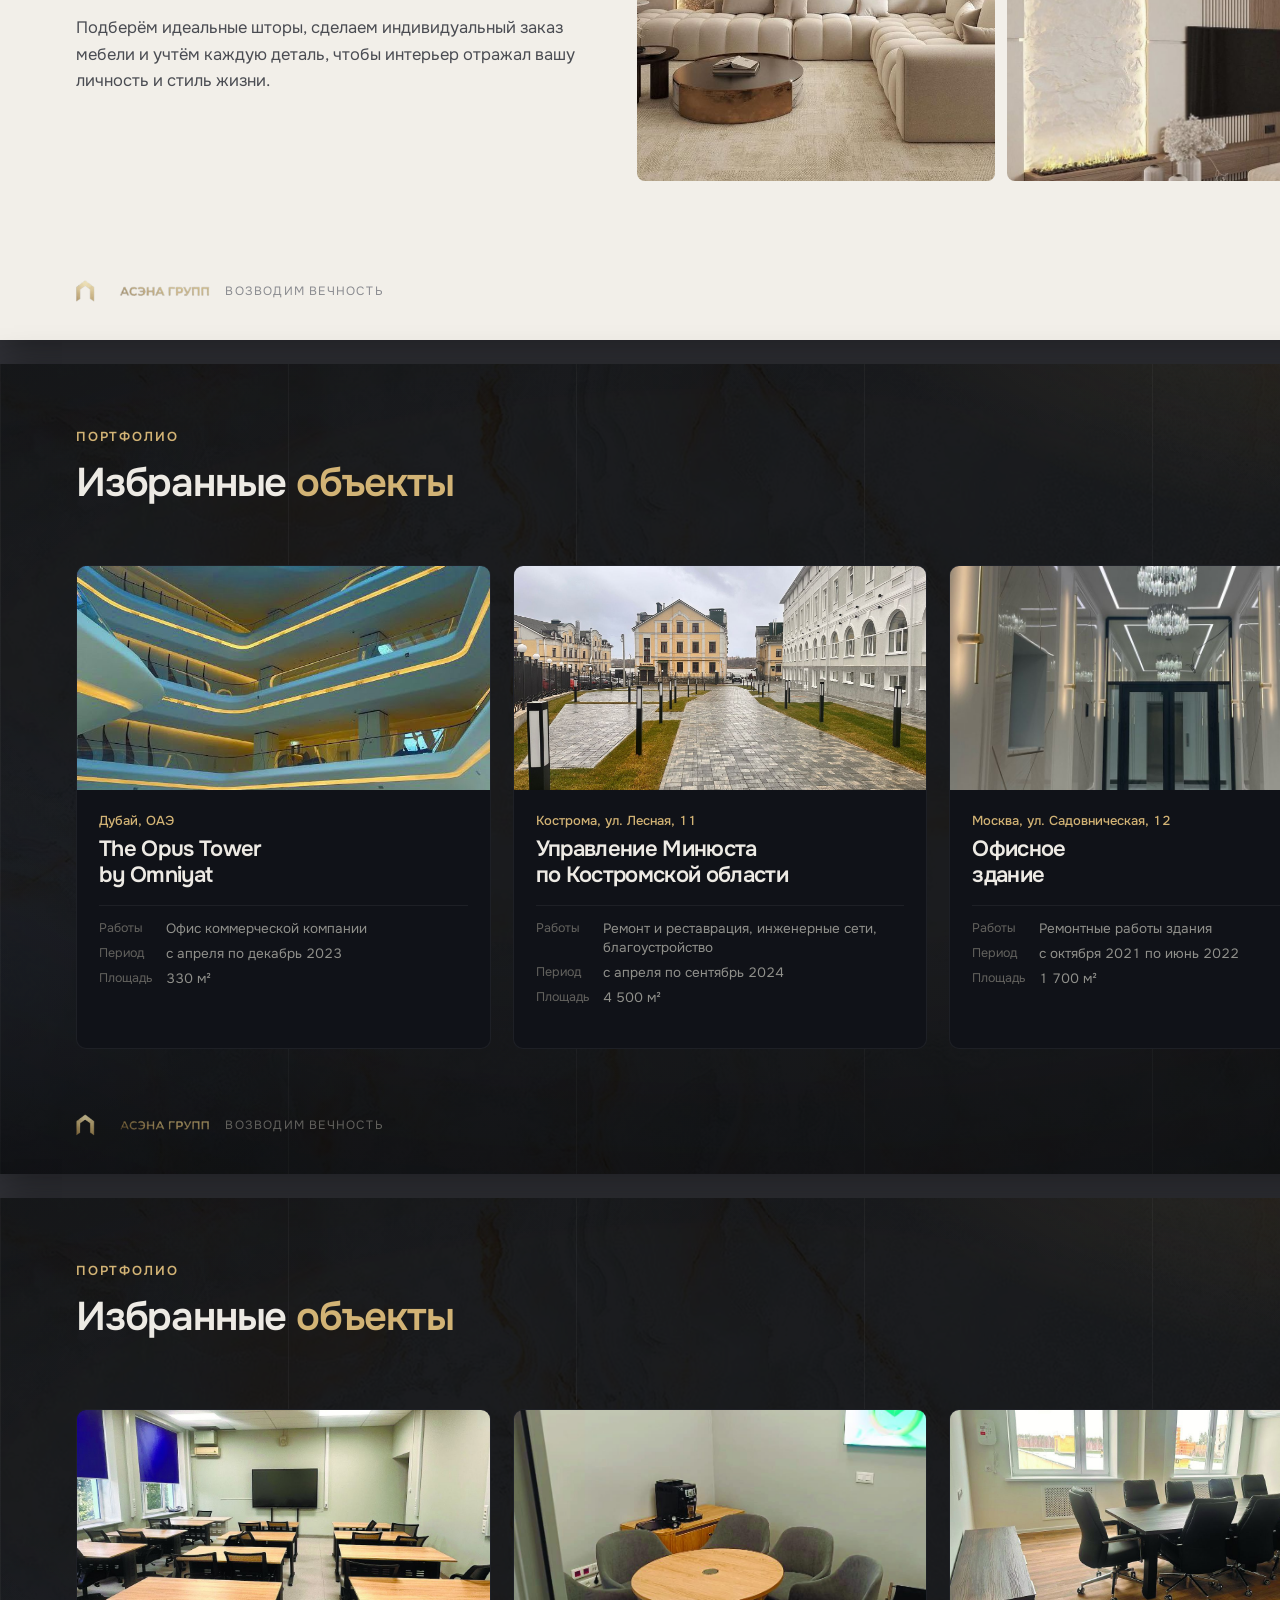
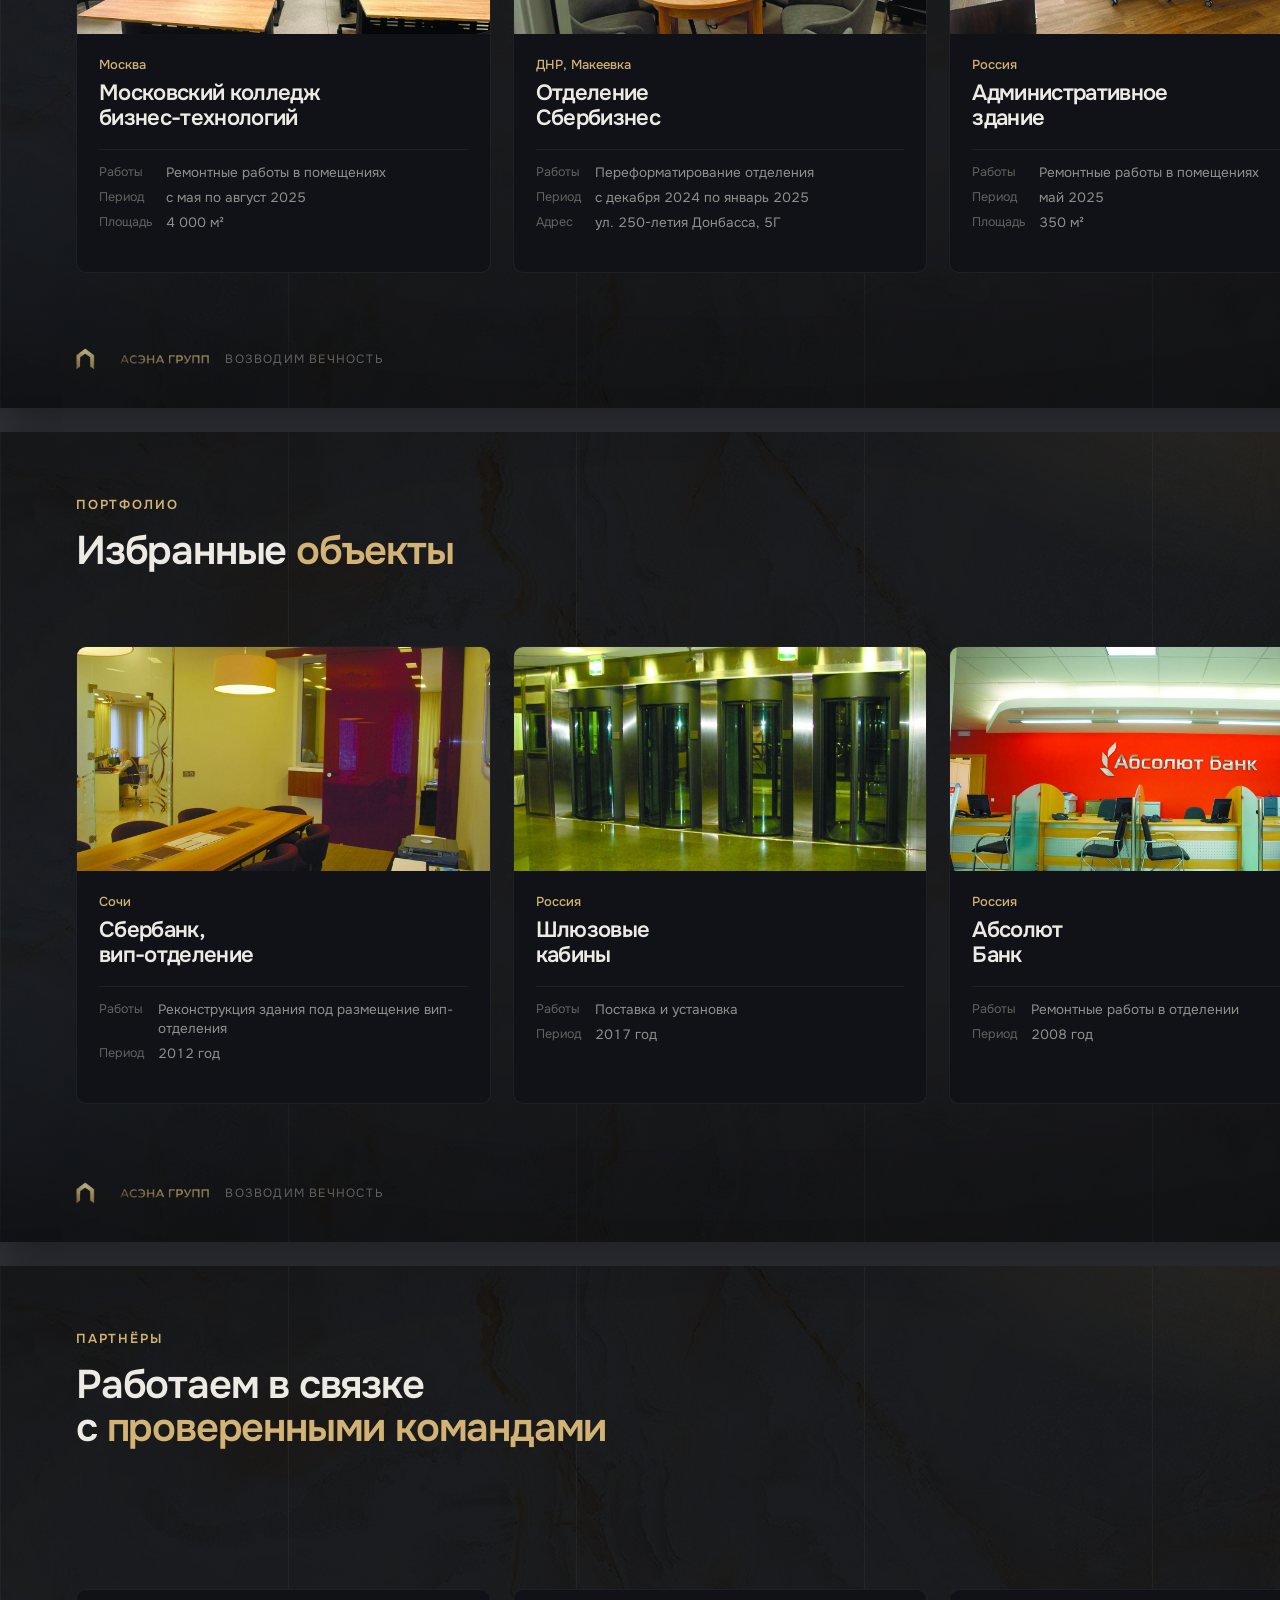
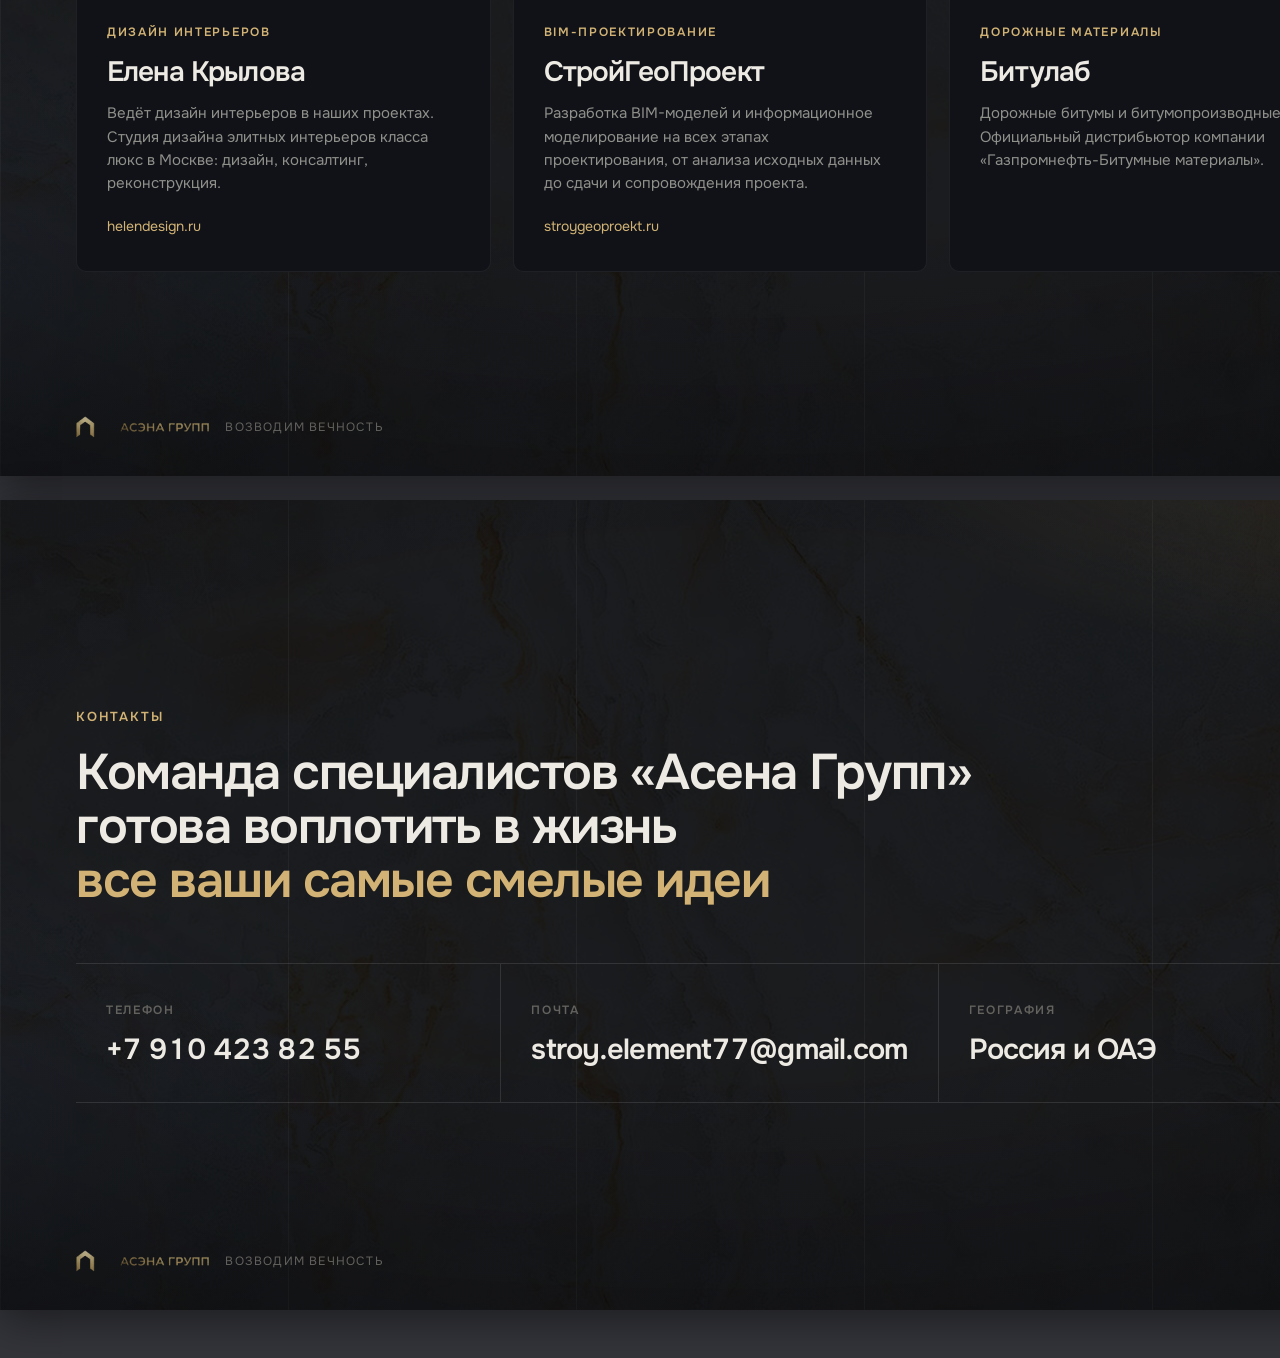
==== commit 889f43a4: "Переименование в АСЕНА, маски в форме заявки, отступ телефона Заказчик попросил писать название чере" ====
--- a/presentation.html
+++ b/presentation.html
@@ -2,13 +2,13 @@
 <html lang="ru">
 <head>
 <meta charset="utf-8">
-<title>АСЭНА ГРУПП. Презентация</title>
+<title>АСЕНА ГРУПП. Презентация</title>
 <link rel="preconnect" href="https://fonts.googleapis.com">
 <link rel="preconnect" href="https://fonts.gstatic.com" crossorigin>
 <link href="https://fonts.googleapis.com/css2?family=Onest:wght@300;400;500;600;700&display=swap" rel="stylesheet">
 <style>
 /* ============================================================
-   АСЭНА ГРУПП — презентация, 1440x810 (16:9)
+   АСЕНА ГРУПП — презентация, 1440x810 (16:9)
    Источник дизайна: лендинг. Печать: Chrome -> PDF, фон включён.
    ============================================================ */
 
@@ -183,7 +183,7 @@
   <div class="bg"><i class="glow"></i><i class="stone"></i><i class="vig"></i></div>
   <div class="cover__shot"><img src="assets/img/hero-opus.jpg" alt=""></div>
   <div class="cover__txt">
-    <img class="cover__logo" src="assets/img/logo-full.png" alt="АСЭНА ГРУПП">
+    <img class="cover__logo" src="assets/img/logo-full.png" alt="АСЕНА ГРУПП">
     <div>
       <p class="tag">Возводим вечность</p>
       <h1 style="margin-top:20px">Строительство<br>и <span class="accent">управление</span><br>проектами</h1>
@@ -527,7 +527,7 @@
   <div class="bg"><i class="glow"></i><i class="stone"></i><i class="grid"><b></b><b></b><b></b><b></b><b></b></i><i class="vig"></i></div>
   <div class="in" style="justify-content:center">
     <p class="tag">Контакты</p>
-    <h2 class="cta" style="margin-top:20px">Команда специалистов «Асэна Групп»<br>готова воплотить в жизнь<br><span class="accent">все ваши самые смелые идеи</span></h2>
+    <h2 class="cta" style="margin-top:20px">Команда специалистов «Асена Групп»<br>готова воплотить в жизнь<br><span class="accent">все ваши самые смелые идеи</span></h2>
     <div class="cnt">
       <div><span class="cnt__k">Телефон</span><span class="cnt__v">+7 910 423 82 55</span></div>
       <div><span class="cnt__k">Почта</span><span class="cnt__v">stroy.element77@gmail.com</span></div>
